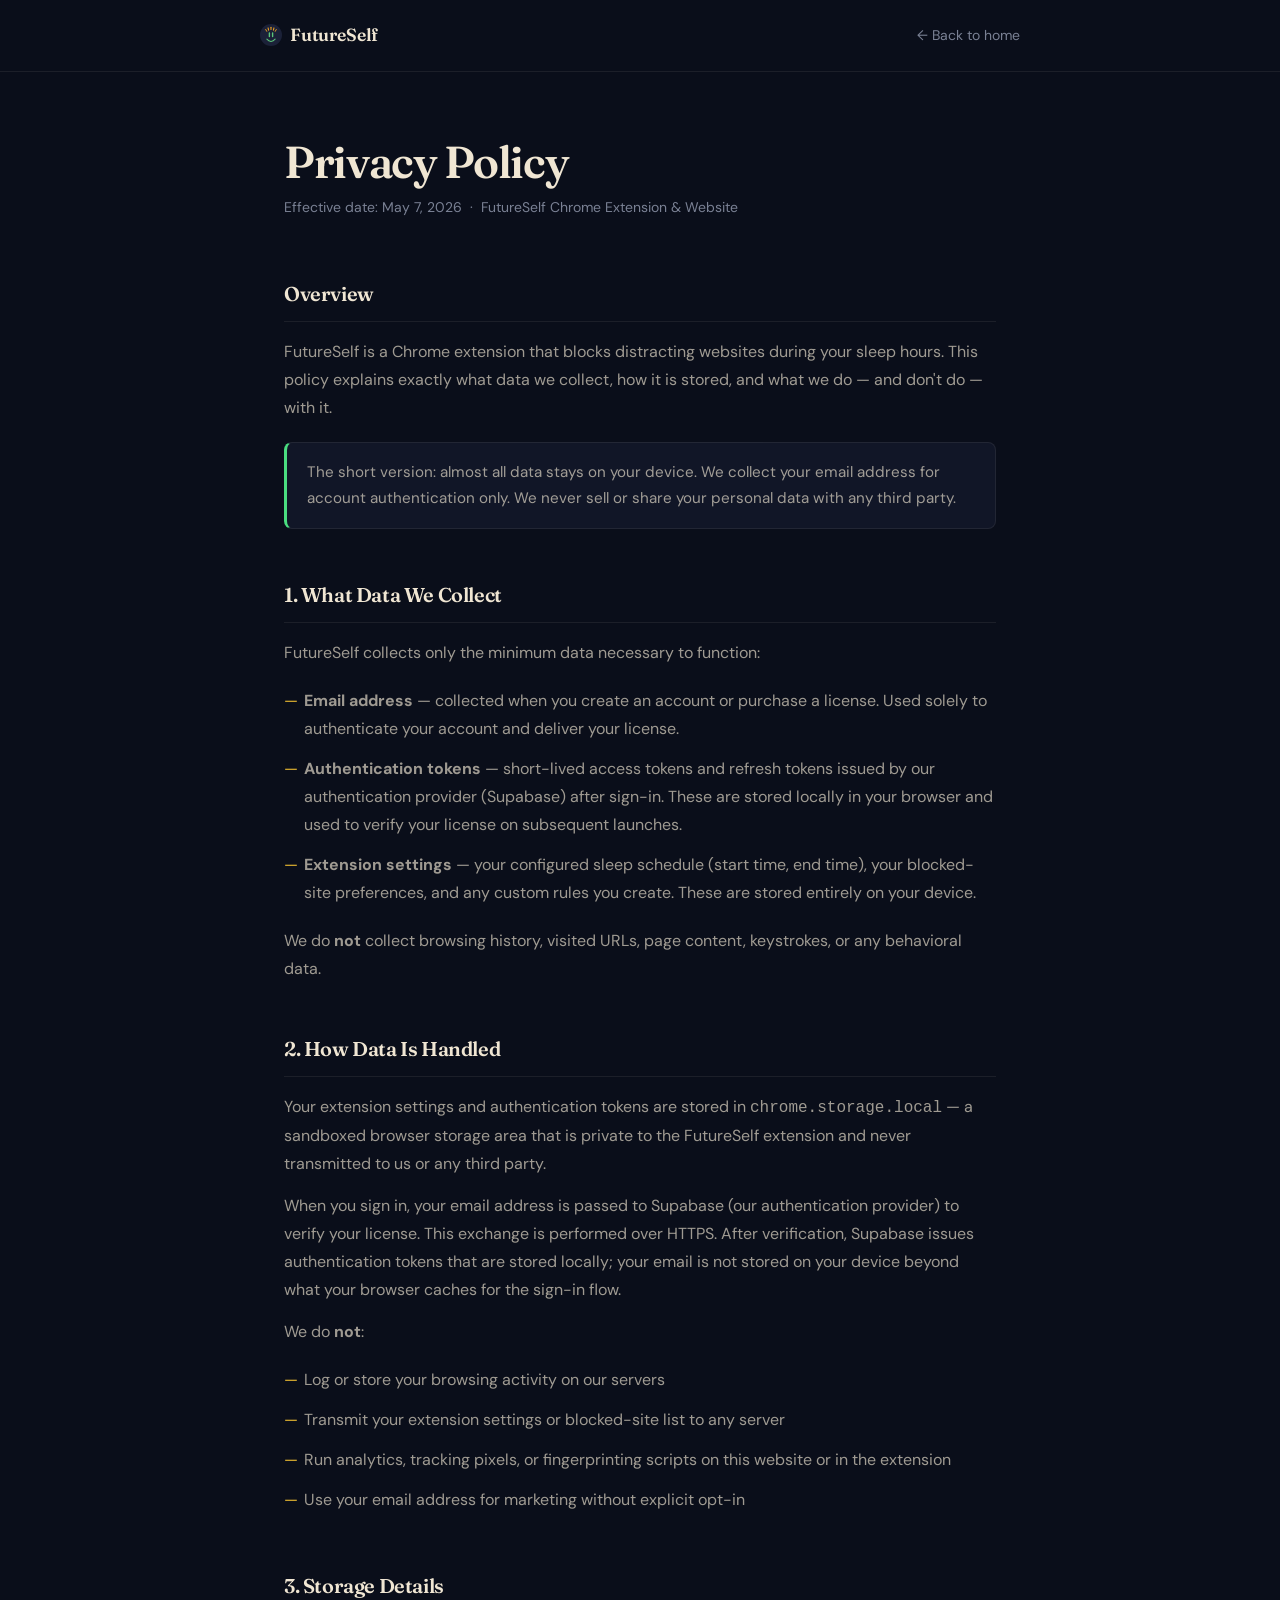
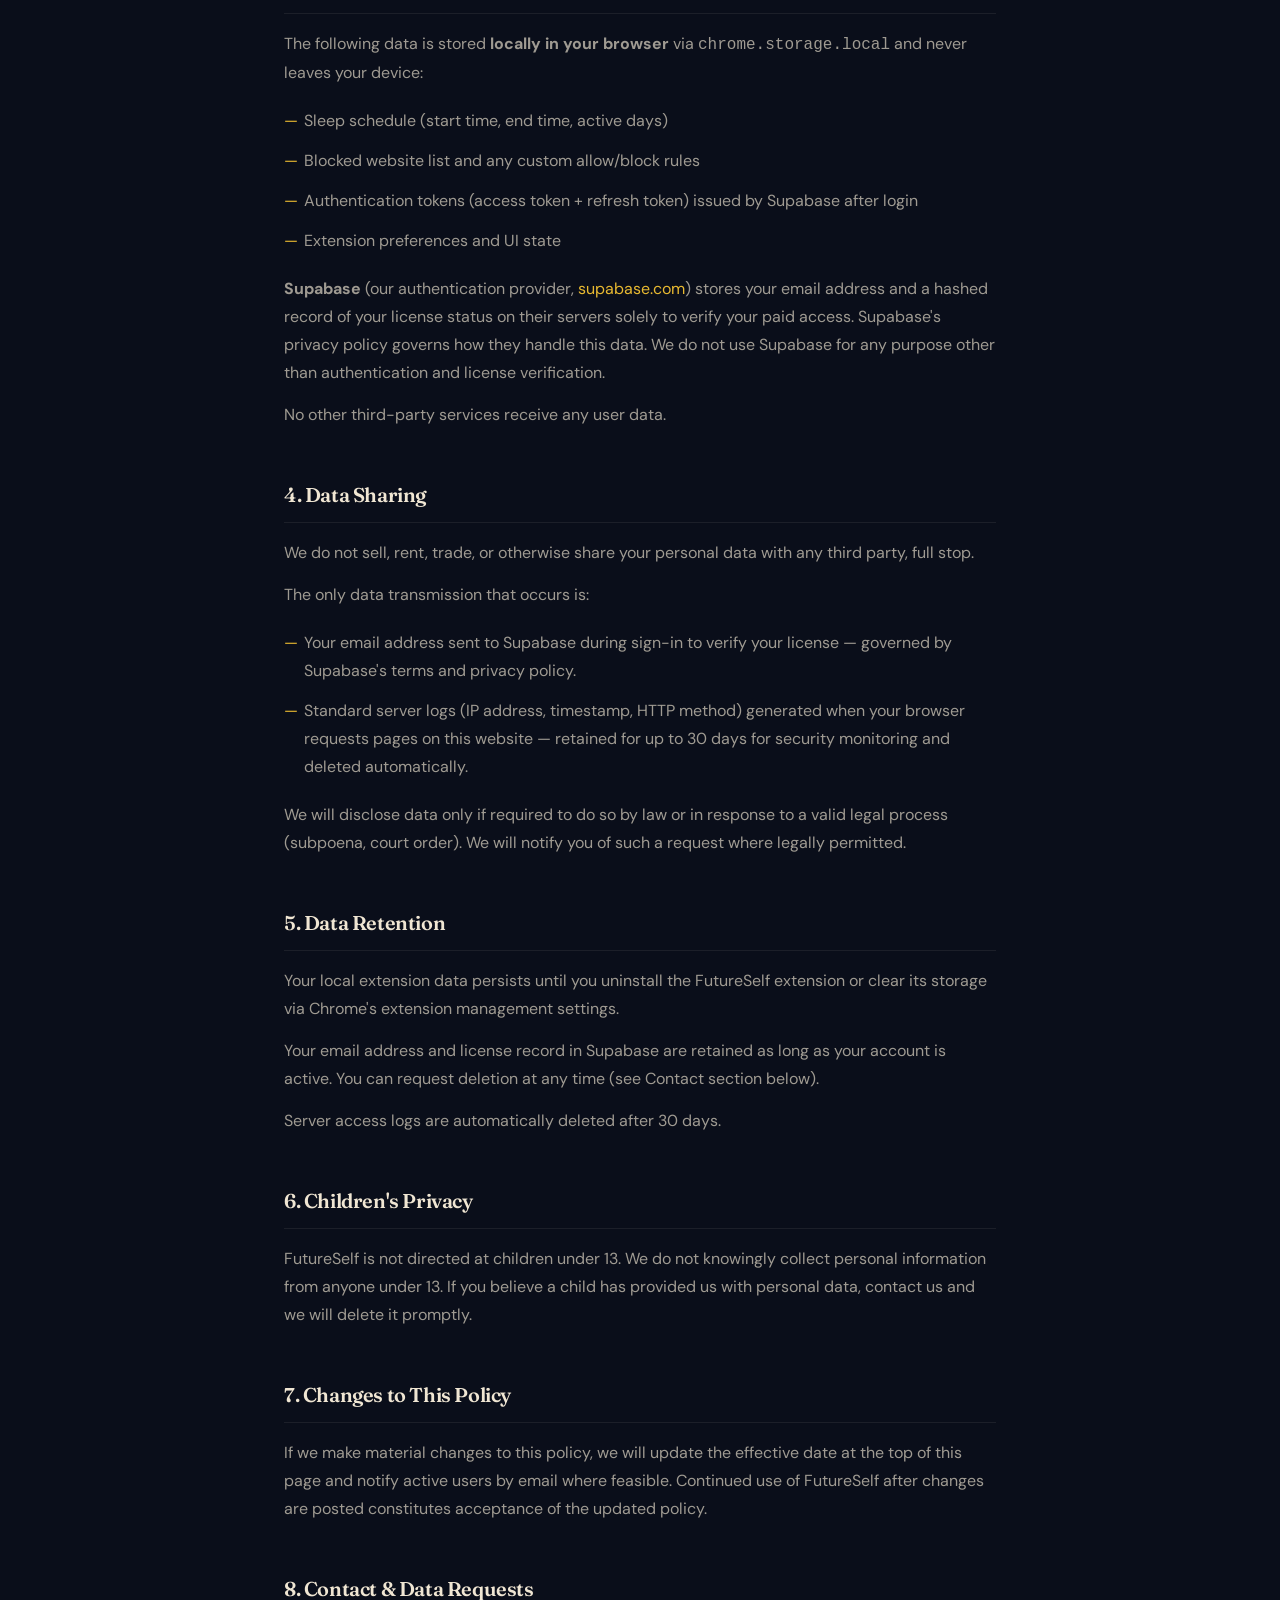
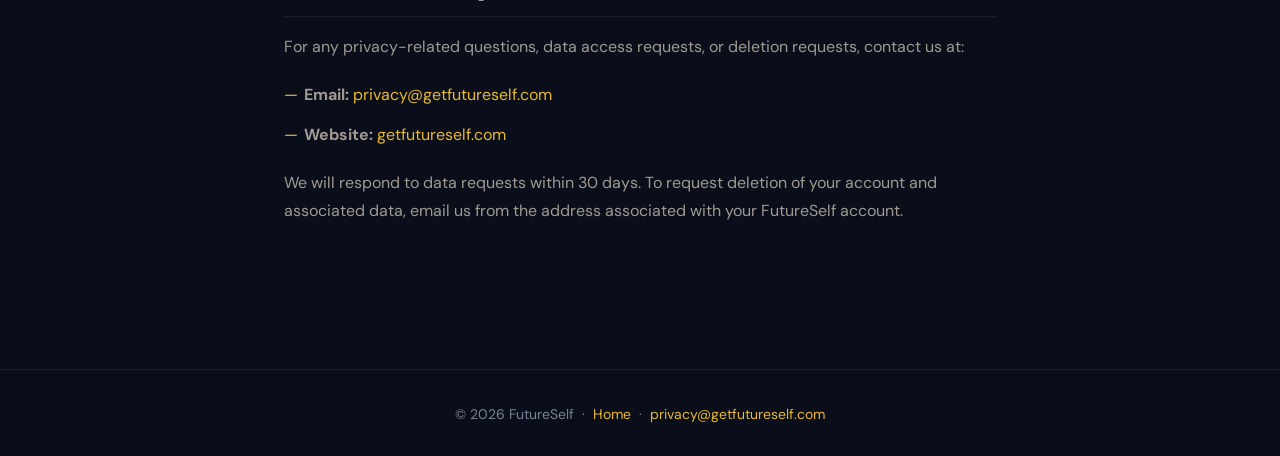
==== privacy-policy/index.html @ 7b0dd1d3 "Add detailed privacy policy page to satisfy CWS requirements Creates /privacy-policy/index.html with" ====
<!DOCTYPE html>
<html lang="en">
<head>
  <meta charset="UTF-8">
  <meta name="viewport" content="width=device-width, initial-scale=1.0">
  <title>Privacy Policy — FutureSelf</title>

  <!-- Favicon -->
  <link rel="icon" href="data:image/svg+xml,<svg xmlns='http://www.w3.org/2000/svg' viewBox='0 0 96 96' fill='none'><circle cx='48' cy='48' r='48' fill='%231B2138'/><line x1='48' y1='14' x2='48' y2='24' stroke='%23F5A623' stroke-width='4.5' stroke-linecap='round'/><line x1='35' y1='17' x2='37.5' y2='27' stroke='%23F5A623' stroke-width='4.5' stroke-linecap='round'/><line x1='61' y1='17' x2='58.5' y2='27' stroke='%23F5A623' stroke-width='4.5' stroke-linecap='round'/><line x1='25' y1='24' x2='29.5' y2='32' stroke='%23F5A623' stroke-width='4' stroke-linecap='round'/><line x1='71' y1='24' x2='66.5' y2='32' stroke='%23F5A623' stroke-width='4' stroke-linecap='round'/><rect x='38' y='36' width='6' height='22' rx='3' fill='%235BC67A'/><rect x='52' y='36' width='6' height='22' rx='3' fill='%235BC67A'/><path d='M30 66C30 66 38 76 48 76C58 76 66 66 66 66' stroke='%235BC67A' stroke-width='4.5' stroke-linecap='round'/></svg>" type="image/svg+xml">

  <!-- Fonts -->
  <link rel="preconnect" href="https://fonts.googleapis.com">
  <link rel="preconnect" href="https://fonts.gstatic.com" crossorigin>
  <link href="https://fonts.googleapis.com/css2?family=Fraunces:ital,opsz,wght@0,9..144,300;0,9..144,400;0,9..144,500;0,9..144,600;0,9..144,700;1,9..144,400;1,9..144,500&family=DM+Sans:ital,wght@0,300;0,400;0,500;0,600;0,700;1,400&display=swap" rel="stylesheet">

  <style>
    *, *::before, *::after { margin: 0; padding: 0; box-sizing: border-box; }

    :root {
      --bg-deep: #0a0e1a;
      --bg-card: #111627;
      --gold: #e8b931;
      --green: #4ade80;
      --cream: #f0e6d3;
      --cream-dim: rgba(240, 230, 211, 0.65);
      --muted: #7a8194;
      --border: rgba(240, 230, 211, 0.08);
      --font-display: 'Fraunces', serif;
      --font-body: 'DM Sans', sans-serif;
    }

    body {
      font-family: var(--font-body);
      background: var(--bg-deep);
      color: var(--cream);
      min-height: 100vh;
      line-height: 1.75;
    }

    /* ── Nav ── */
    .nav {
      padding: 20px 24px;
      border-bottom: 1px solid var(--border);
    }

    .nav-inner {
      max-width: 760px;
      margin: 0 auto;
      display: flex;
      align-items: center;
      justify-content: space-between;
    }

    .nav-logo {
      display: flex;
      align-items: center;
      gap: 8px;
      text-decoration: none;
      color: var(--cream);
      font-family: var(--font-display);
      font-size: 1.1rem;
      font-weight: 600;
      letter-spacing: -0.01em;
    }

    .nav-back {
      font-size: 0.875rem;
      color: var(--muted);
      text-decoration: none;
      transition: color 0.2s;
    }

    .nav-back:hover { color: var(--cream); }

    /* ── Content ── */
    .content {
      max-width: 760px;
      margin: 0 auto;
      padding: 64px 24px 96px;
    }

    .page-title {
      font-family: var(--font-display);
      font-size: clamp(2rem, 5vw, 2.8rem);
      font-weight: 600;
      letter-spacing: -0.03em;
      margin-bottom: 8px;
      line-height: 1.15;
    }

    .page-meta {
      font-size: 0.875rem;
      color: var(--muted);
      margin-bottom: 56px;
    }

    /* ── Sections ── */
    .policy-section {
      margin-bottom: 48px;
    }

    .policy-section h2 {
      font-family: var(--font-display);
      font-size: 1.25rem;
      font-weight: 600;
      letter-spacing: -0.02em;
      color: var(--cream);
      margin-bottom: 16px;
      padding-bottom: 10px;
      border-bottom: 1px solid var(--border);
    }

    .policy-section p {
      color: var(--cream-dim);
      margin-bottom: 14px;
      font-size: 1rem;
    }

    .policy-section p:last-child { margin-bottom: 0; }

    .policy-section ul {
      list-style: none;
      margin: 14px 0;
      padding: 0;
    }

    .policy-section ul li {
      color: var(--cream-dim);
      padding: 6px 0 6px 20px;
      position: relative;
      font-size: 1rem;
    }

    .policy-section ul li::before {
      content: "—";
      position: absolute;
      left: 0;
      color: var(--gold);
    }

    .highlight-box {
      background: var(--bg-card);
      border: 1px solid var(--border);
      border-left: 3px solid var(--green);
      border-radius: 8px;
      padding: 16px 20px;
      margin: 20px 0;
    }

    .highlight-box p {
      margin: 0 !important;
      font-size: 0.95rem;
    }

    a {
      color: var(--gold);
      text-decoration: none;
    }

    a:hover { text-decoration: underline; }

    /* ── Footer ── */
    .footer {
      border-top: 1px solid var(--border);
      padding: 32px 24px;
      text-align: center;
    }

    .footer p {
      font-size: 0.875rem;
      color: var(--muted);
    }

    .footer a {
      color: var(--gold);
    }

    @media (max-width: 480px) {
      .content { padding: 40px 20px 72px; }
    }
  </style>
</head>
<body>

  <nav class="nav">
    <div class="nav-inner">
      <a href="/" class="nav-logo">
        <svg width="22" height="22" viewBox="0 0 96 96" fill="none" xmlns="http://www.w3.org/2000/svg">
          <circle cx="48" cy="48" r="48" fill="#1B2138"/>
          <line x1="48" y1="14" x2="48" y2="24" stroke="#F5A623" stroke-width="4.5" stroke-linecap="round"/>
          <line x1="35" y1="17" x2="37.5" y2="27" stroke="#F5A623" stroke-width="4.5" stroke-linecap="round"/>
          <line x1="61" y1="17" x2="58.5" y2="27" stroke="#F5A623" stroke-width="4.5" stroke-linecap="round"/>
          <line x1="25" y1="24" x2="29.5" y2="32" stroke="#F5A623" stroke-width="4" stroke-linecap="round"/>
          <line x1="71" y1="24" x2="66.5" y2="32" stroke="#F5A623" stroke-width="4" stroke-linecap="round"/>
          <rect x="38" y="36" width="6" height="22" rx="3" fill="#5BC67A"/>
          <rect x="52" y="36" width="6" height="22" rx="3" fill="#5BC67A"/>
          <path d="M30 66C30 66 38 76 48 76C58 76 66 66 66 66" stroke="#5BC67A" stroke-width="4.5" stroke-linecap="round"/>
        </svg>
        FutureSelf
      </a>
      <a href="/" class="nav-back">← Back to home</a>
    </div>
  </nav>

  <main class="content">
    <h1 class="page-title">Privacy Policy</h1>
    <p class="page-meta">Effective date: May 7, 2026 &nbsp;·&nbsp; FutureSelf Chrome Extension &amp; Website</p>

    <div class="policy-section">
      <h2>Overview</h2>
      <p>FutureSelf is a Chrome extension that blocks distracting websites during your sleep hours. This policy explains exactly what data we collect, how it is stored, and what we do — and don't do — with it.</p>
      <div class="highlight-box">
        <p>The short version: almost all data stays on your device. We collect your email address for account authentication only. We never sell or share your personal data with any third party.</p>
      </div>
    </div>

    <div class="policy-section">
      <h2>1. What Data We Collect</h2>
      <p>FutureSelf collects only the minimum data necessary to function:</p>
      <ul>
        <li><strong>Email address</strong> — collected when you create an account or purchase a license. Used solely to authenticate your account and deliver your license.</li>
        <li><strong>Authentication tokens</strong> — short-lived access tokens and refresh tokens issued by our authentication provider (Supabase) after sign-in. These are stored locally in your browser and used to verify your license on subsequent launches.</li>
        <li><strong>Extension settings</strong> — your configured sleep schedule (start time, end time), your blocked-site preferences, and any custom rules you create. These are stored entirely on your device.</li>
      </ul>
      <p>We do <strong>not</strong> collect browsing history, visited URLs, page content, keystrokes, or any behavioral data.</p>
    </div>

    <div class="policy-section">
      <h2>2. How Data Is Handled</h2>
      <p>Your extension settings and authentication tokens are stored in <code>chrome.storage.local</code> — a sandboxed browser storage area that is private to the FutureSelf extension and never transmitted to us or any third party.</p>
      <p>When you sign in, your email address is passed to Supabase (our authentication provider) to verify your license. This exchange is performed over HTTPS. After verification, Supabase issues authentication tokens that are stored locally; your email is not stored on your device beyond what your browser caches for the sign-in flow.</p>
      <p>We do <strong>not</strong>:</p>
      <ul>
        <li>Log or store your browsing activity on our servers</li>
        <li>Transmit your extension settings or blocked-site list to any server</li>
        <li>Run analytics, tracking pixels, or fingerprinting scripts on this website or in the extension</li>
        <li>Use your email address for marketing without explicit opt-in</li>
      </ul>
    </div>

    <div class="policy-section">
      <h2>3. Storage Details</h2>
      <p>The following data is stored <strong>locally in your browser</strong> via <code>chrome.storage.local</code> and never leaves your device:</p>
      <ul>
        <li>Sleep schedule (start time, end time, active days)</li>
        <li>Blocked website list and any custom allow/block rules</li>
        <li>Authentication tokens (access token + refresh token) issued by Supabase after login</li>
        <li>Extension preferences and UI state</li>
      </ul>
      <p><strong>Supabase</strong> (our authentication provider, <a href="https://supabase.com" target="_blank" rel="noopener noreferrer">supabase.com</a>) stores your email address and a hashed record of your license status on their servers solely to verify your paid access. Supabase's privacy policy governs how they handle this data. We do not use Supabase for any purpose other than authentication and license verification.</p>
      <p>No other third-party services receive any user data.</p>
    </div>

    <div class="policy-section">
      <h2>4. Data Sharing</h2>
      <p>We do not sell, rent, trade, or otherwise share your personal data with any third party, full stop.</p>
      <p>The only data transmission that occurs is:</p>
      <ul>
        <li>Your email address sent to Supabase during sign-in to verify your license — governed by Supabase's terms and privacy policy.</li>
        <li>Standard server logs (IP address, timestamp, HTTP method) generated when your browser requests pages on this website — retained for up to 30 days for security monitoring and deleted automatically.</li>
      </ul>
      <p>We will disclose data only if required to do so by law or in response to a valid legal process (subpoena, court order). We will notify you of such a request where legally permitted.</p>
    </div>

    <div class="policy-section">
      <h2>5. Data Retention</h2>
      <p>Your local extension data persists until you uninstall the FutureSelf extension or clear its storage via Chrome's extension management settings.</p>
      <p>Your email address and license record in Supabase are retained as long as your account is active. You can request deletion at any time (see Contact section below).</p>
      <p>Server access logs are automatically deleted after 30 days.</p>
    </div>

    <div class="policy-section">
      <h2>6. Children's Privacy</h2>
      <p>FutureSelf is not directed at children under 13. We do not knowingly collect personal information from anyone under 13. If you believe a child has provided us with personal data, contact us and we will delete it promptly.</p>
    </div>

    <div class="policy-section">
      <h2>7. Changes to This Policy</h2>
      <p>If we make material changes to this policy, we will update the effective date at the top of this page and notify active users by email where feasible. Continued use of FutureSelf after changes are posted constitutes acceptance of the updated policy.</p>
    </div>

    <div class="policy-section">
      <h2>8. Contact &amp; Data Requests</h2>
      <p>For any privacy-related questions, data access requests, or deletion requests, contact us at:</p>
      <ul>
        <li><strong>Email:</strong> <a href="mailto:privacy@getfutureself.com">privacy@getfutureself.com</a></li>
        <li><strong>Website:</strong> <a href="https://getfutureself.com">getfutureself.com</a></li>
      </ul>
      <p>We will respond to data requests within 30 days. To request deletion of your account and associated data, email us from the address associated with your FutureSelf account.</p>
    </div>
  </main>

  <footer class="footer">
    <p>&copy; 2026 FutureSelf &nbsp;·&nbsp; <a href="/">Home</a> &nbsp;·&nbsp; <a href="mailto:privacy@getfutureself.com">privacy@getfutureself.com</a></p>
  </footer>

</body>
</html>
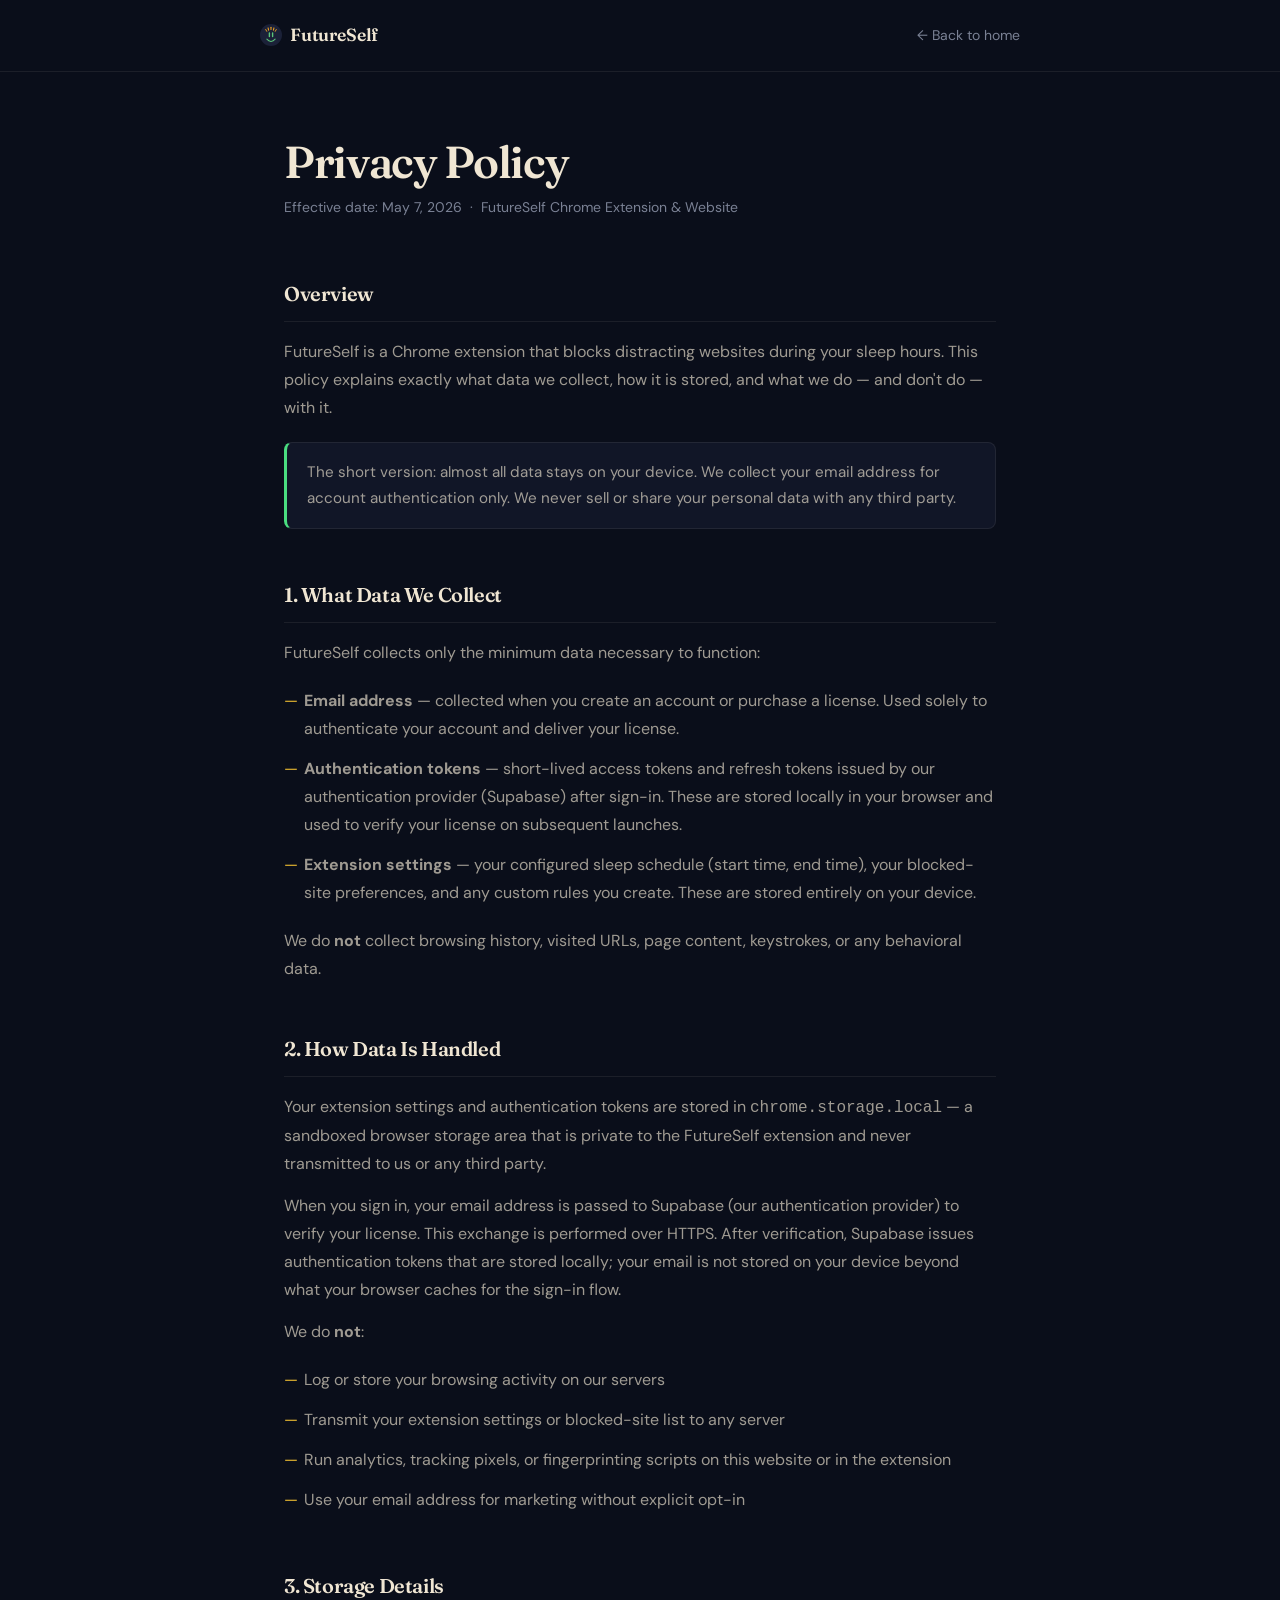
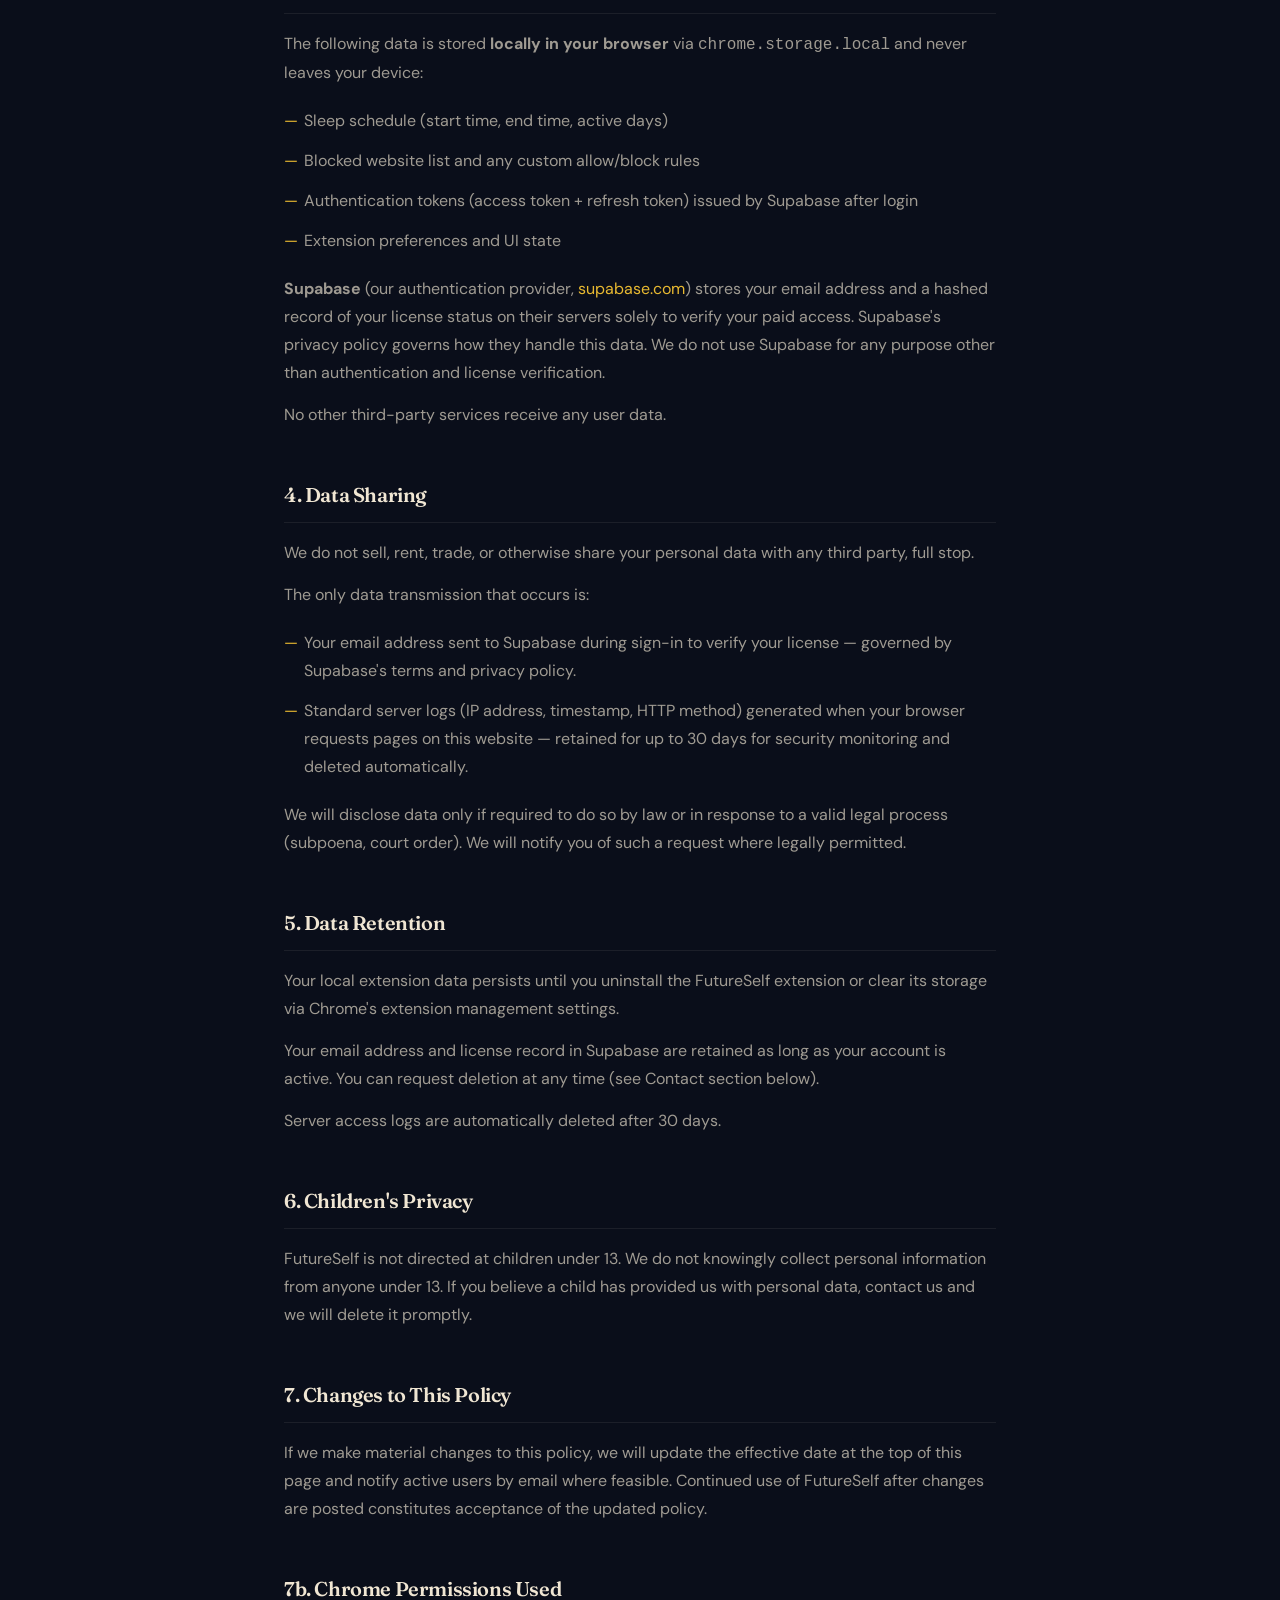
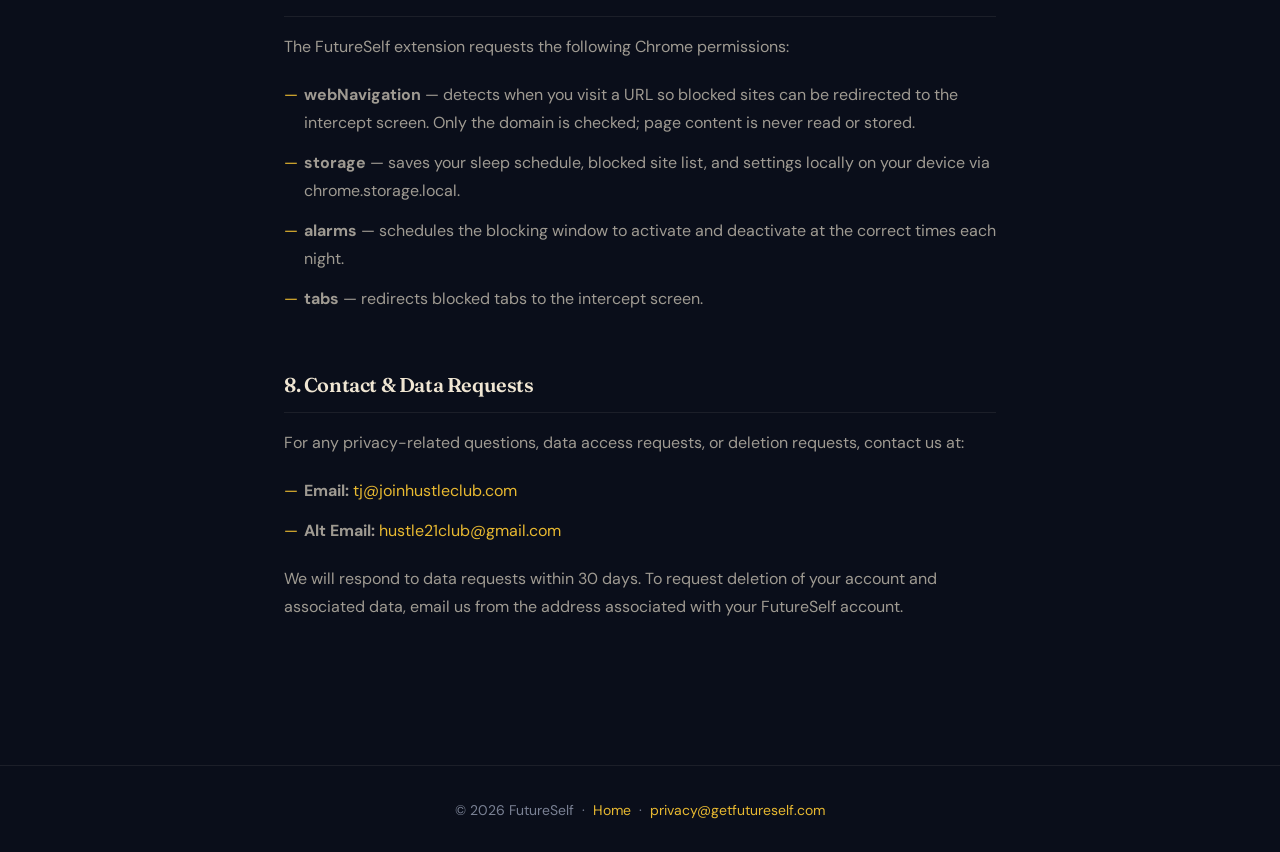
==== commit 480c1013: "Update privacy policy: add Chrome permissions section and update contact emails - Added new section " ====
--- a/privacy-policy/index.html
+++ b/privacy-policy/index.html
@@ -280,11 +280,22 @@
     </div>
 
     <div class="policy-section">
+      <h2>7b. Chrome Permissions Used</h2>
+      <p>The FutureSelf extension requests the following Chrome permissions:</p>
+      <ul>
+        <li><strong>webNavigation</strong> — detects when you visit a URL so blocked sites can be redirected to the intercept screen. Only the domain is checked; page content is never read or stored.</li>
+        <li><strong>storage</strong> — saves your sleep schedule, blocked site list, and settings locally on your device via chrome.storage.local.</li>
+        <li><strong>alarms</strong> — schedules the blocking window to activate and deactivate at the correct times each night.</li>
+        <li><strong>tabs</strong> — redirects blocked tabs to the intercept screen.</li>
+      </ul>
+    </div>
+
+    <div class="policy-section">
       <h2>8. Contact &amp; Data Requests</h2>
       <p>For any privacy-related questions, data access requests, or deletion requests, contact us at:</p>
       <ul>
-        <li><strong>Email:</strong> <a href="mailto:privacy@getfutureself.com">privacy@getfutureself.com</a></li>
-        <li><strong>Website:</strong> <a href="https://getfutureself.com">getfutureself.com</a></li>
+        <li><strong>Email:</strong> <a href="mailto:tj@joinhustleclub.com">tj@joinhustleclub.com</a></li>
+        <li><strong>Alt Email:</strong> <a href="mailto:hustle21club@gmail.com">hustle21club@gmail.com</a></li>
       </ul>
       <p>We will respond to data requests within 30 days. To request deletion of your account and associated data, email us from the address associated with your FutureSelf account.</p>
     </div>
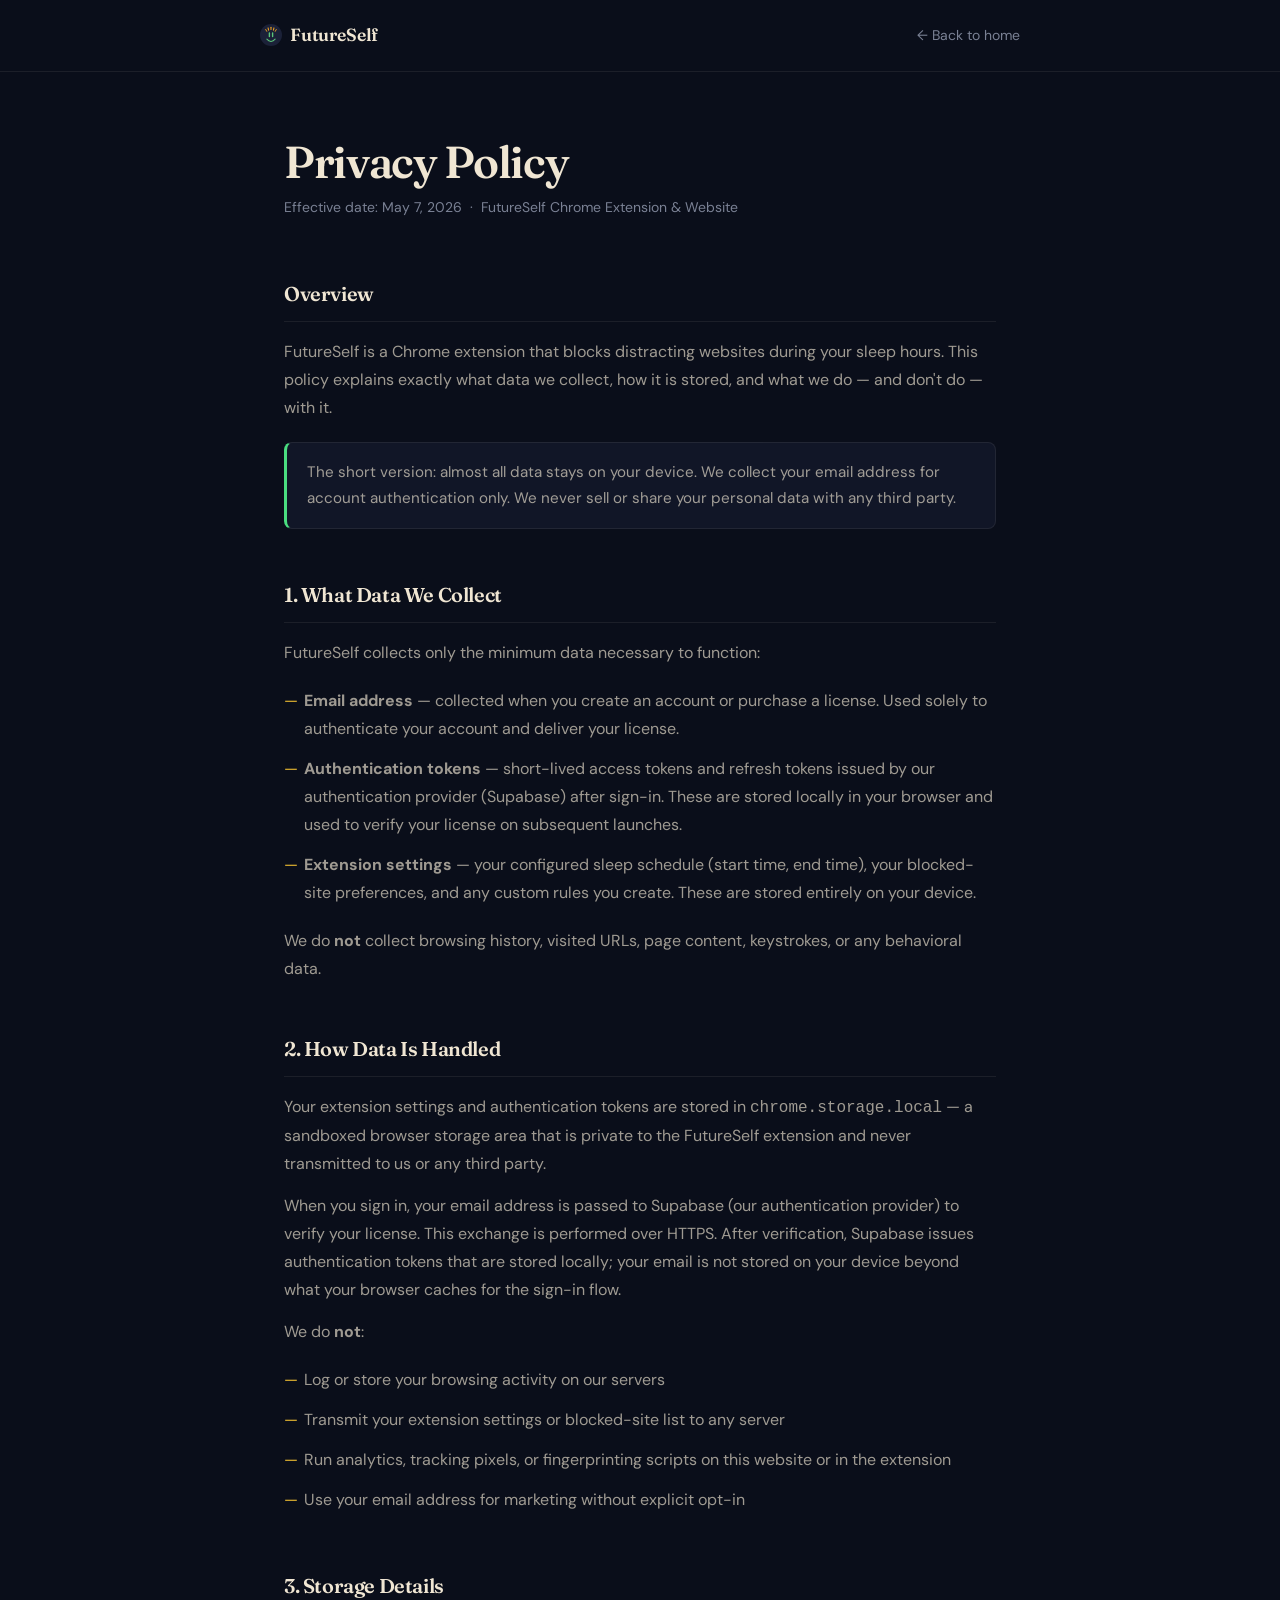
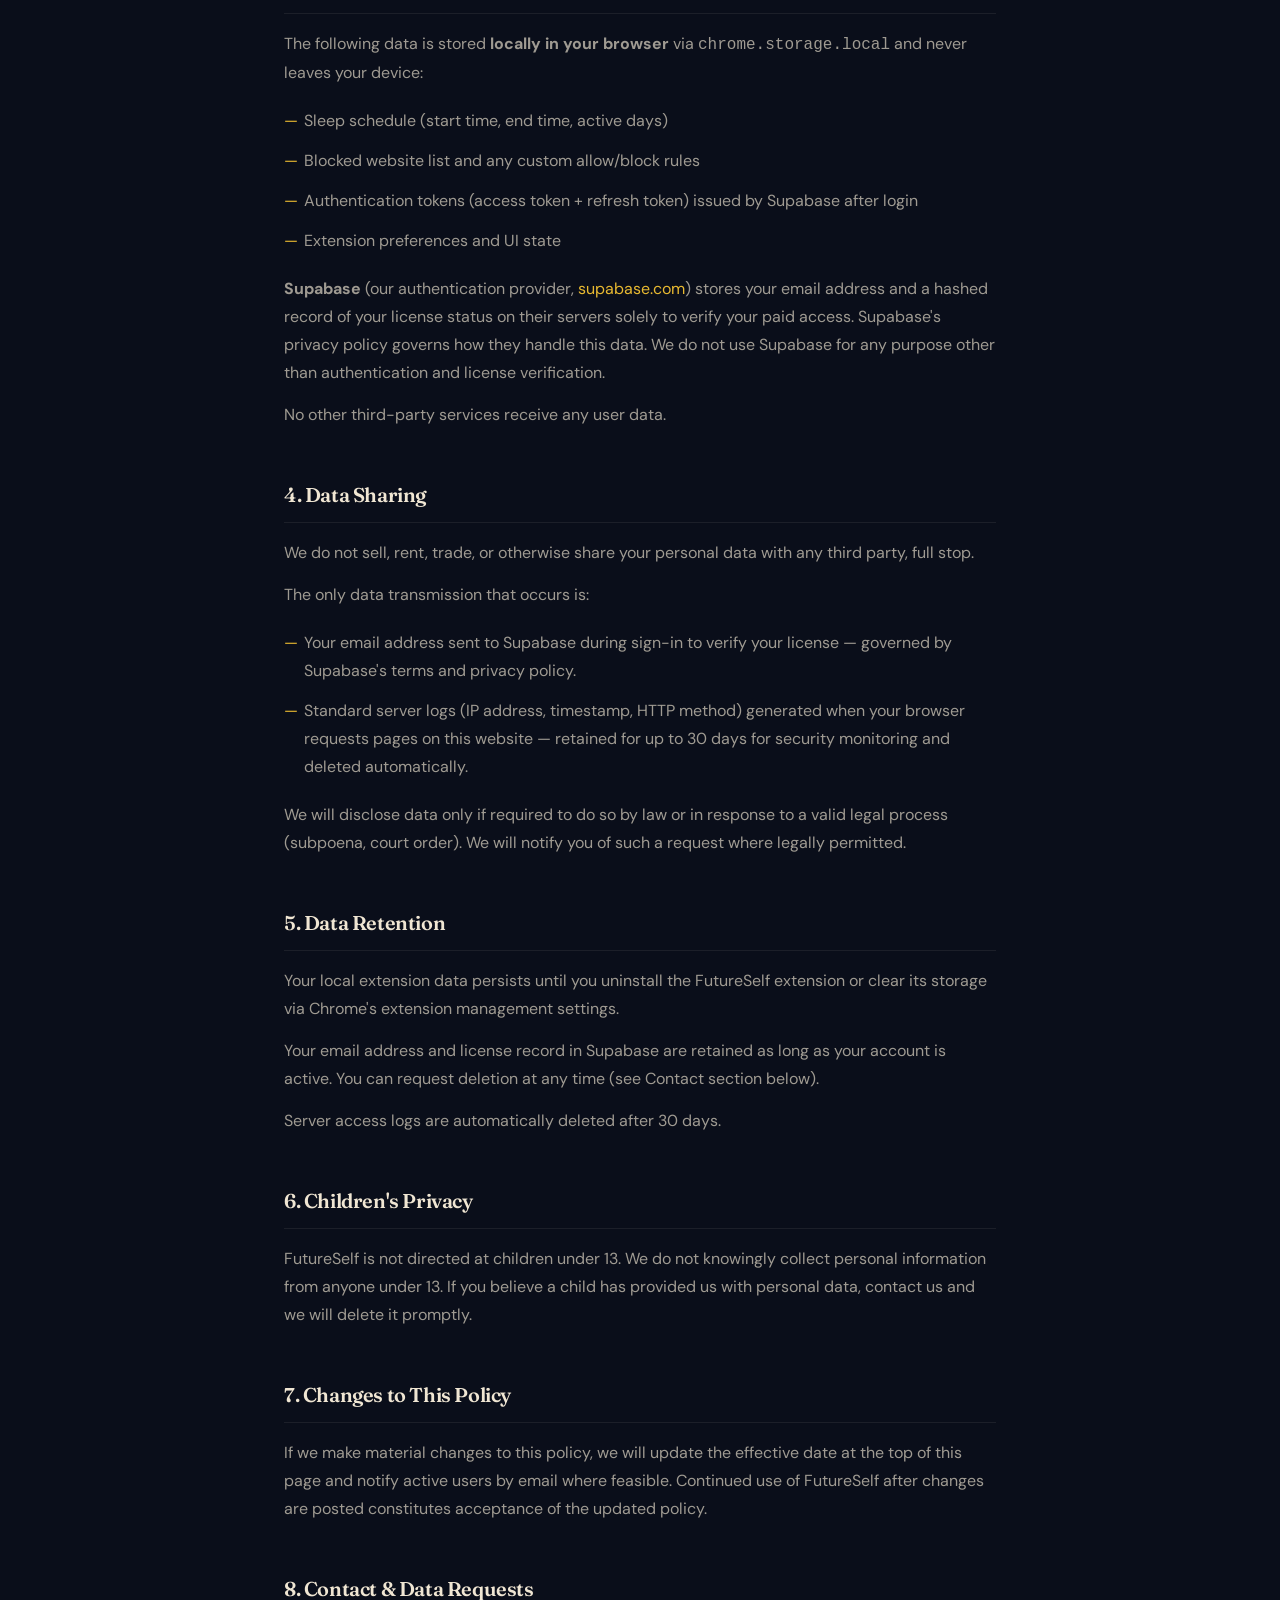
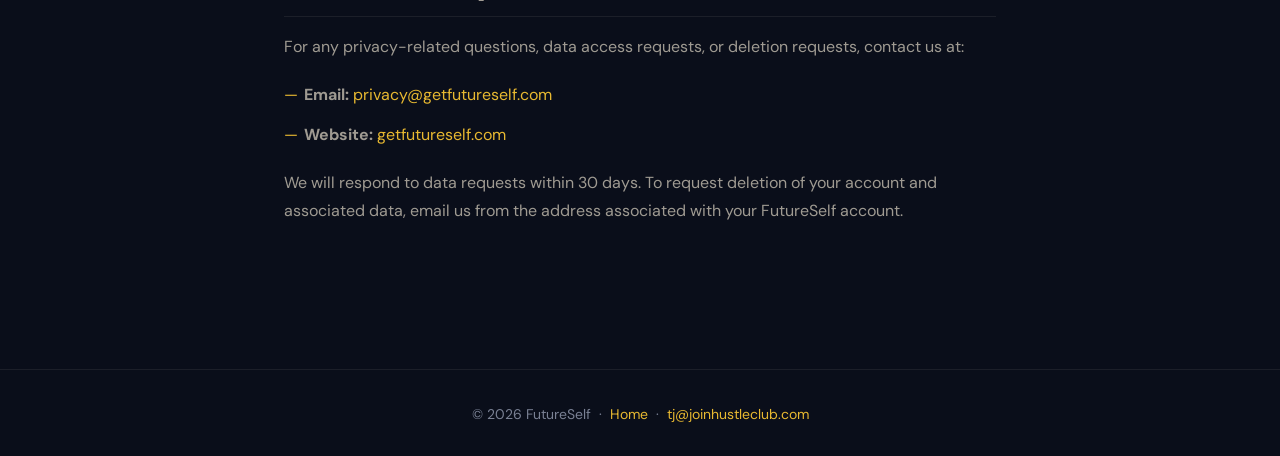
==== commit be0668f0: "Update footer email to tj@joinhustleclub.com https://claude.ai/code/session_01WQHkr9MjHE3QJYiv7FzGqy" ====
--- a/privacy-policy/index.html
+++ b/privacy-policy/index.html
@@ -280,29 +280,18 @@
     </div>
 
     <div class="policy-section">
-      <h2>7b. Chrome Permissions Used</h2>
-      <p>The FutureSelf extension requests the following Chrome permissions:</p>
-      <ul>
-        <li><strong>webNavigation</strong> — detects when you visit a URL so blocked sites can be redirected to the intercept screen. Only the domain is checked; page content is never read or stored.</li>
-        <li><strong>storage</strong> — saves your sleep schedule, blocked site list, and settings locally on your device via chrome.storage.local.</li>
-        <li><strong>alarms</strong> — schedules the blocking window to activate and deactivate at the correct times each night.</li>
-        <li><strong>tabs</strong> — redirects blocked tabs to the intercept screen.</li>
-      </ul>
-    </div>
-
-    <div class="policy-section">
       <h2>8. Contact &amp; Data Requests</h2>
       <p>For any privacy-related questions, data access requests, or deletion requests, contact us at:</p>
       <ul>
-        <li><strong>Email:</strong> <a href="mailto:tj@joinhustleclub.com">tj@joinhustleclub.com</a></li>
-        <li><strong>Alt Email:</strong> <a href="mailto:hustle21club@gmail.com">hustle21club@gmail.com</a></li>
+        <li><strong>Email:</strong> <a href="mailto:privacy@getfutureself.com">privacy@getfutureself.com</a></li>
+        <li><strong>Website:</strong> <a href="https://getfutureself.com">getfutureself.com</a></li>
       </ul>
       <p>We will respond to data requests within 30 days. To request deletion of your account and associated data, email us from the address associated with your FutureSelf account.</p>
     </div>
   </main>
 
   <footer class="footer">
-    <p>&copy; 2026 FutureSelf &nbsp;·&nbsp; <a href="/">Home</a> &nbsp;·&nbsp; <a href="mailto:privacy@getfutureself.com">privacy@getfutureself.com</a></p>
+    <p>&copy; 2026 FutureSelf &nbsp;·&nbsp; <a href="/">Home</a> &nbsp;·&nbsp; <a href="mailto:tj@joinhustleclub.com">tj@joinhustleclub.com</a></p>
   </footer>
 
 </body>
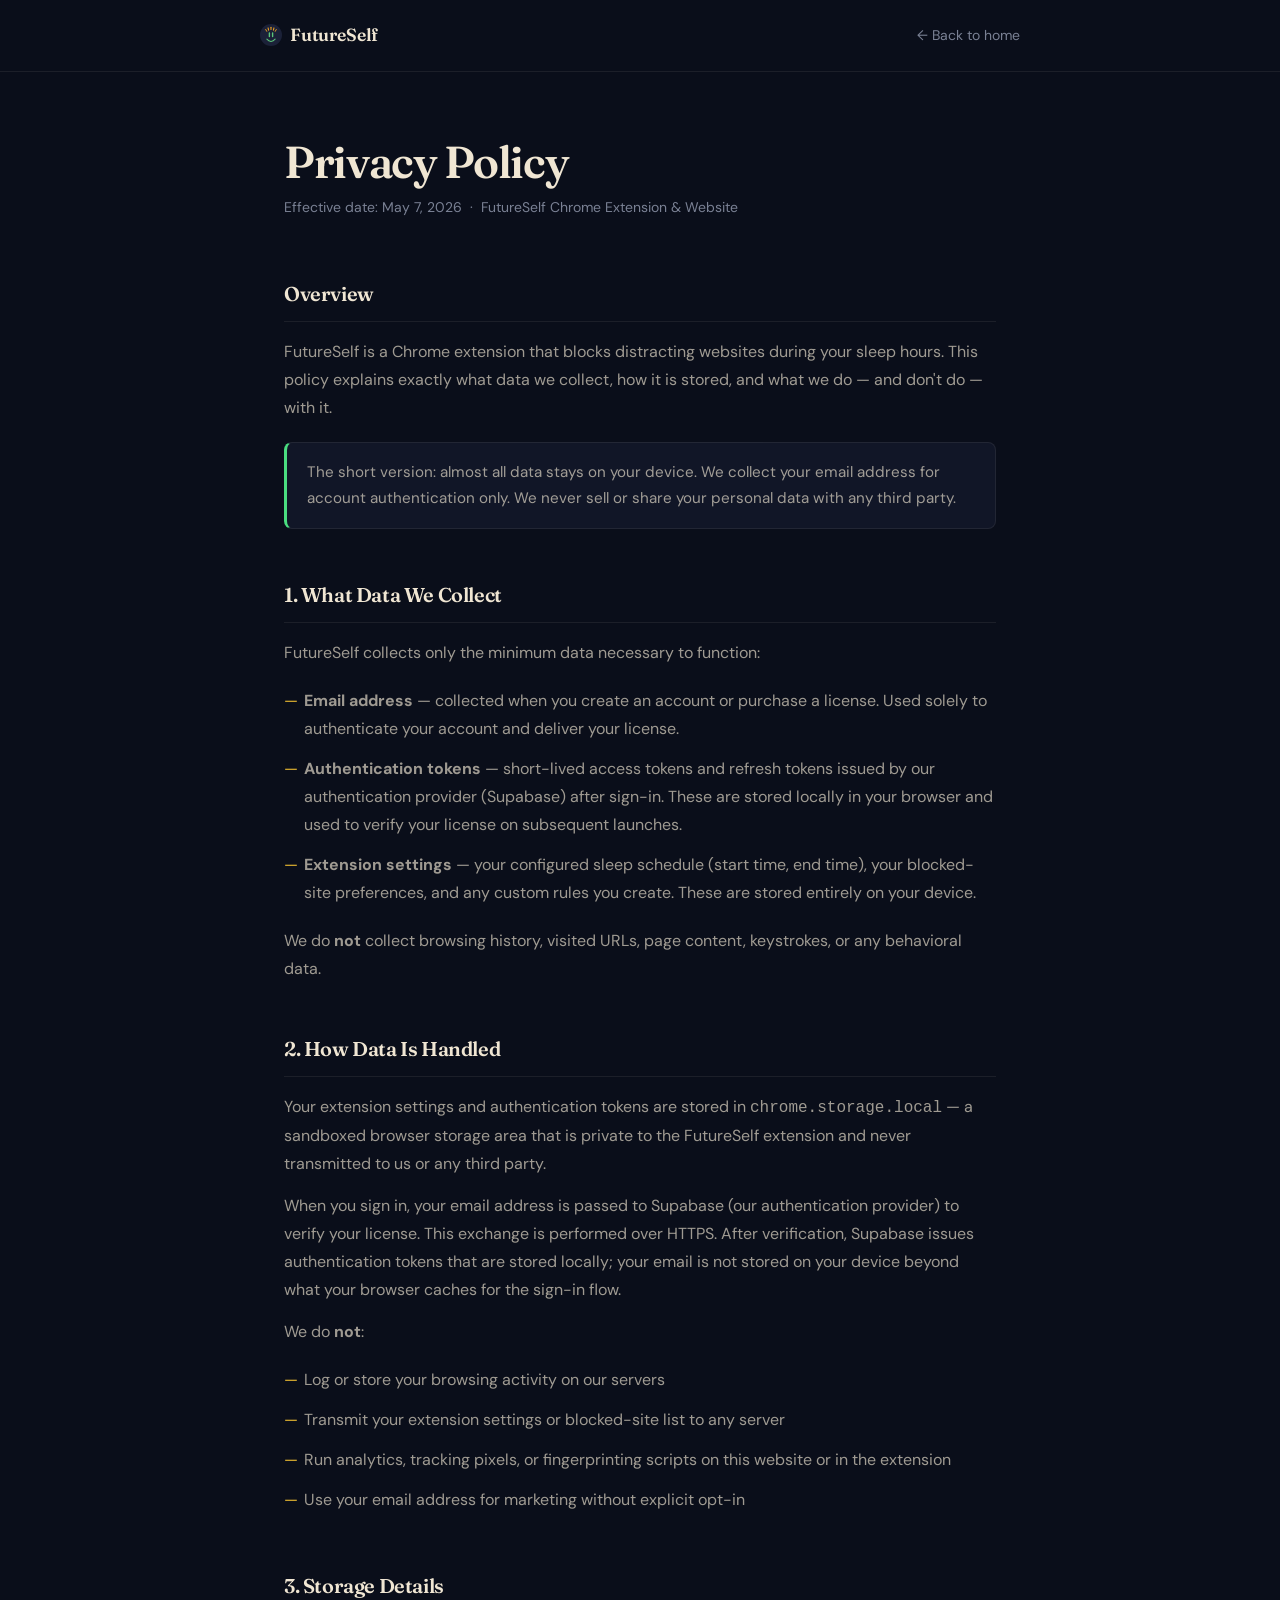
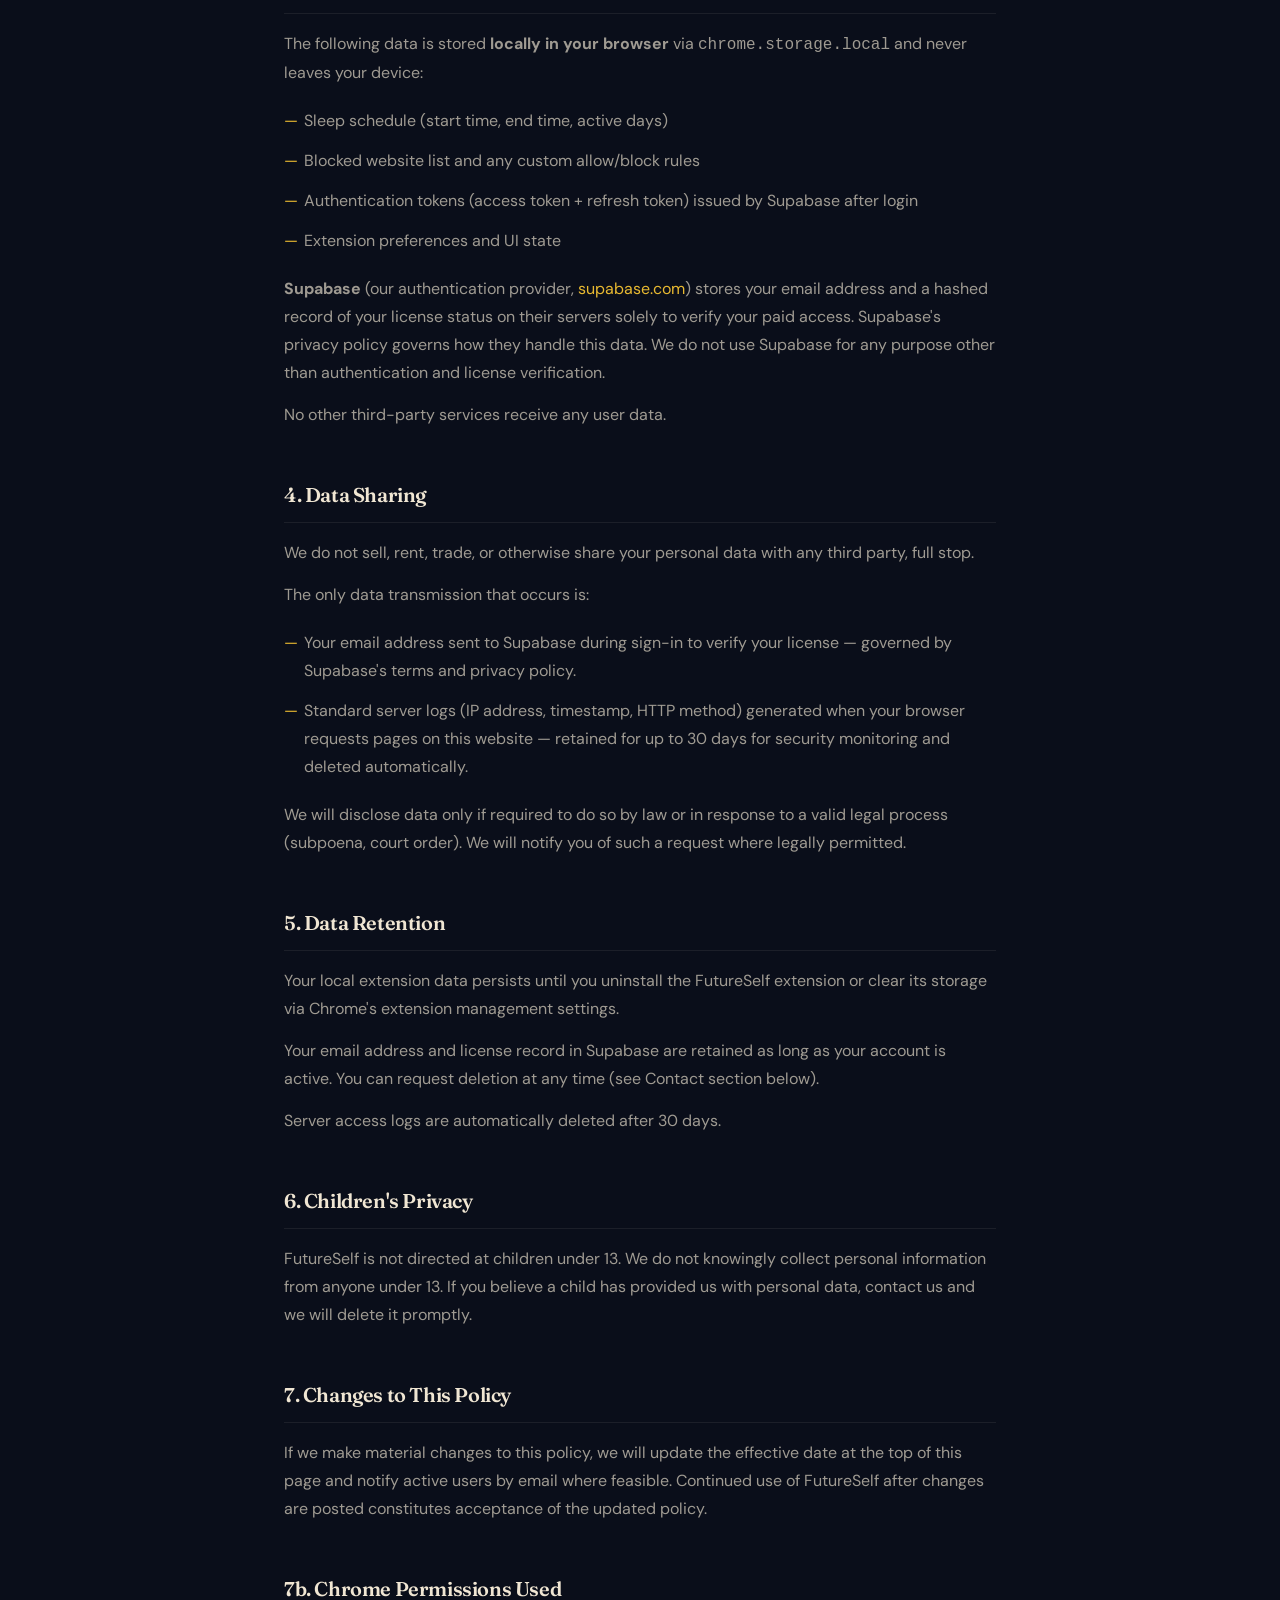
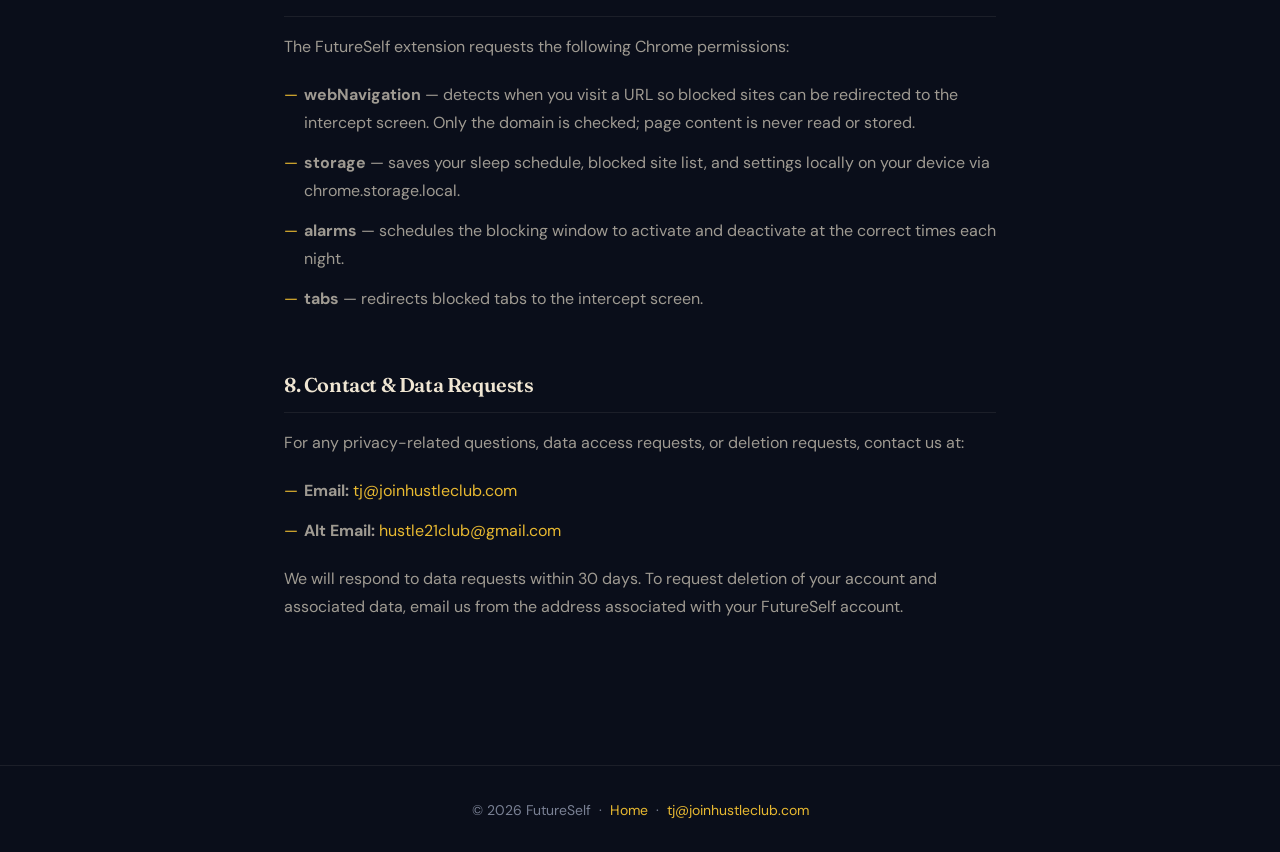
==== commit 8c4c1b63: "Update footer email to tj@joinhustleclub.com https://claude.ai/code/session_01WQHkr9MjHE3QJYiv7FzGqy" ====
--- a/privacy-policy/index.html
+++ b/privacy-policy/index.html
@@ -280,11 +280,22 @@
     </div>
 
     <div class="policy-section">
+      <h2>7b. Chrome Permissions Used</h2>
+      <p>The FutureSelf extension requests the following Chrome permissions:</p>
+      <ul>
+        <li><strong>webNavigation</strong> — detects when you visit a URL so blocked sites can be redirected to the intercept screen. Only the domain is checked; page content is never read or stored.</li>
+        <li><strong>storage</strong> — saves your sleep schedule, blocked site list, and settings locally on your device via chrome.storage.local.</li>
+        <li><strong>alarms</strong> — schedules the blocking window to activate and deactivate at the correct times each night.</li>
+        <li><strong>tabs</strong> — redirects blocked tabs to the intercept screen.</li>
+      </ul>
+    </div>
+
+    <div class="policy-section">
       <h2>8. Contact &amp; Data Requests</h2>
       <p>For any privacy-related questions, data access requests, or deletion requests, contact us at:</p>
       <ul>
-        <li><strong>Email:</strong> <a href="mailto:privacy@getfutureself.com">privacy@getfutureself.com</a></li>
-        <li><strong>Website:</strong> <a href="https://getfutureself.com">getfutureself.com</a></li>
+        <li><strong>Email:</strong> <a href="mailto:tj@joinhustleclub.com">tj@joinhustleclub.com</a></li>
+        <li><strong>Alt Email:</strong> <a href="mailto:hustle21club@gmail.com">hustle21club@gmail.com</a></li>
       </ul>
       <p>We will respond to data requests within 30 days. To request deletion of your account and associated data, email us from the address associated with your FutureSelf account.</p>
     </div>
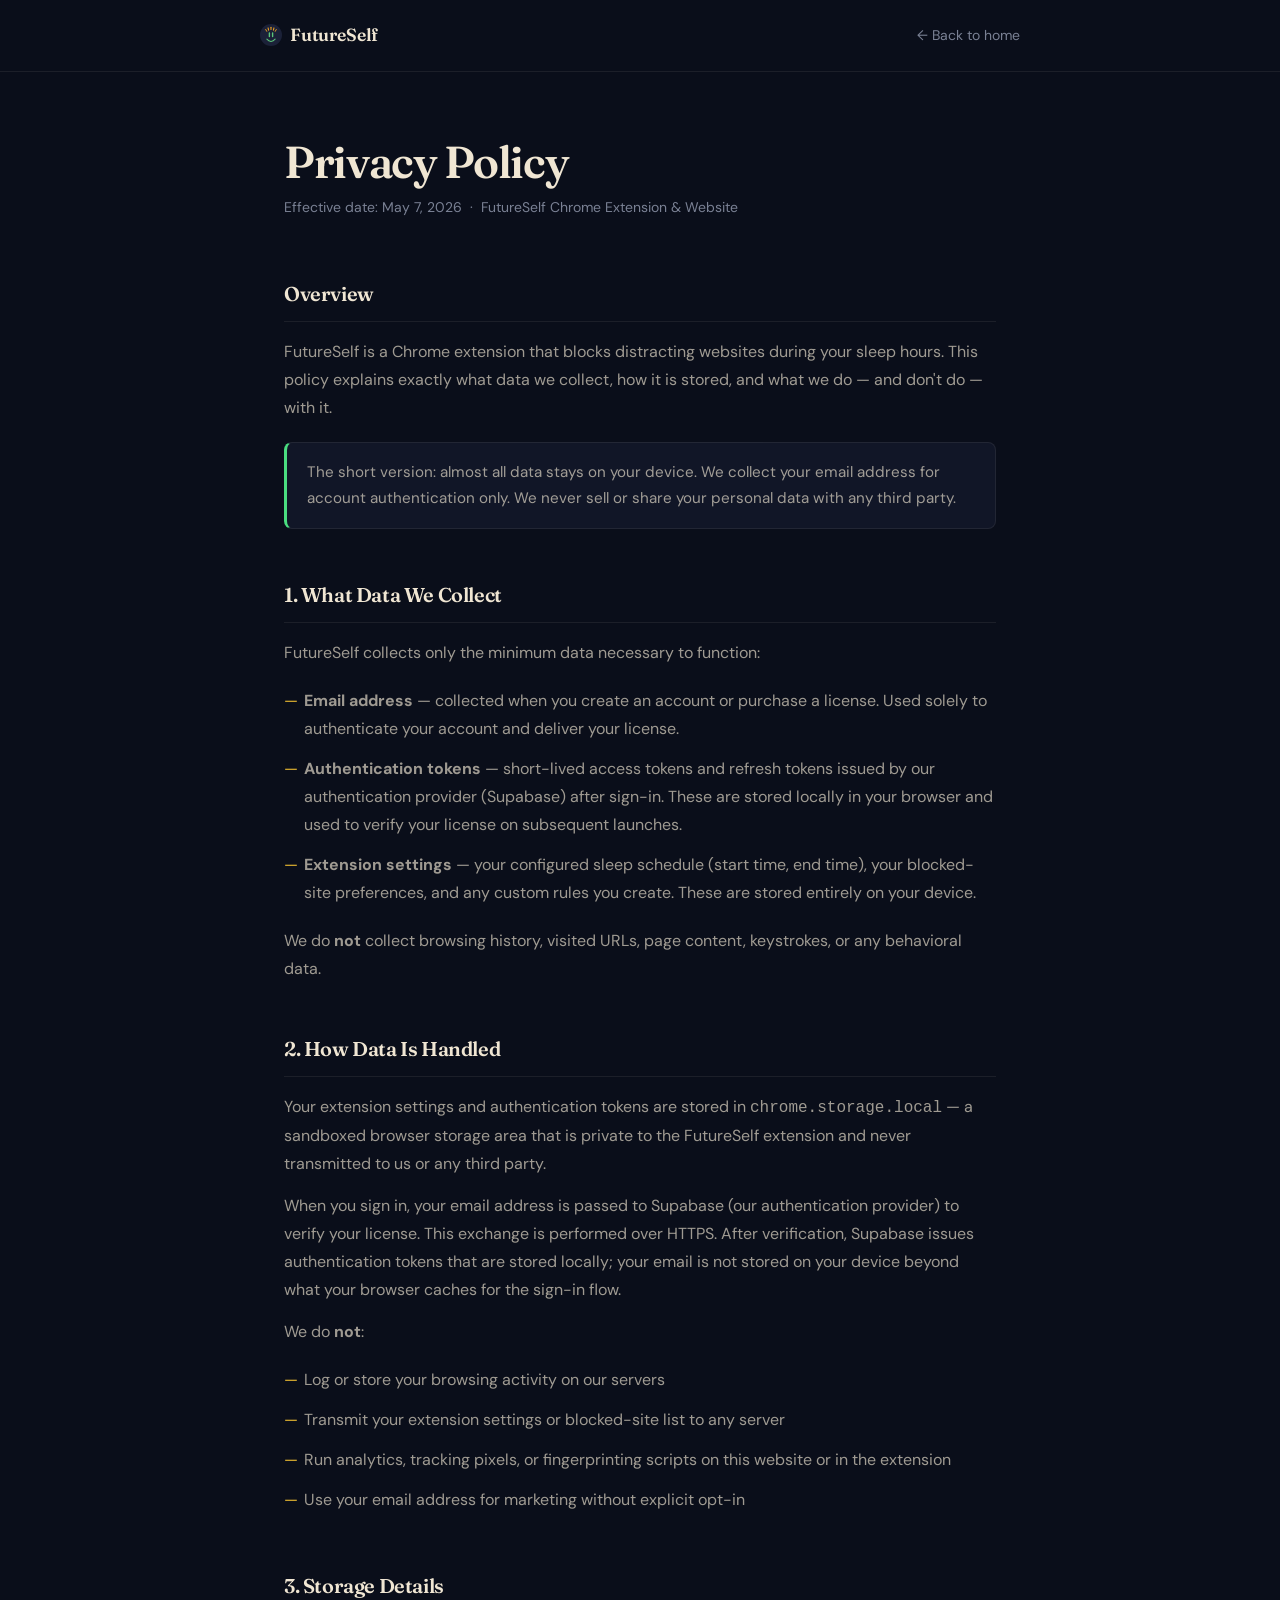
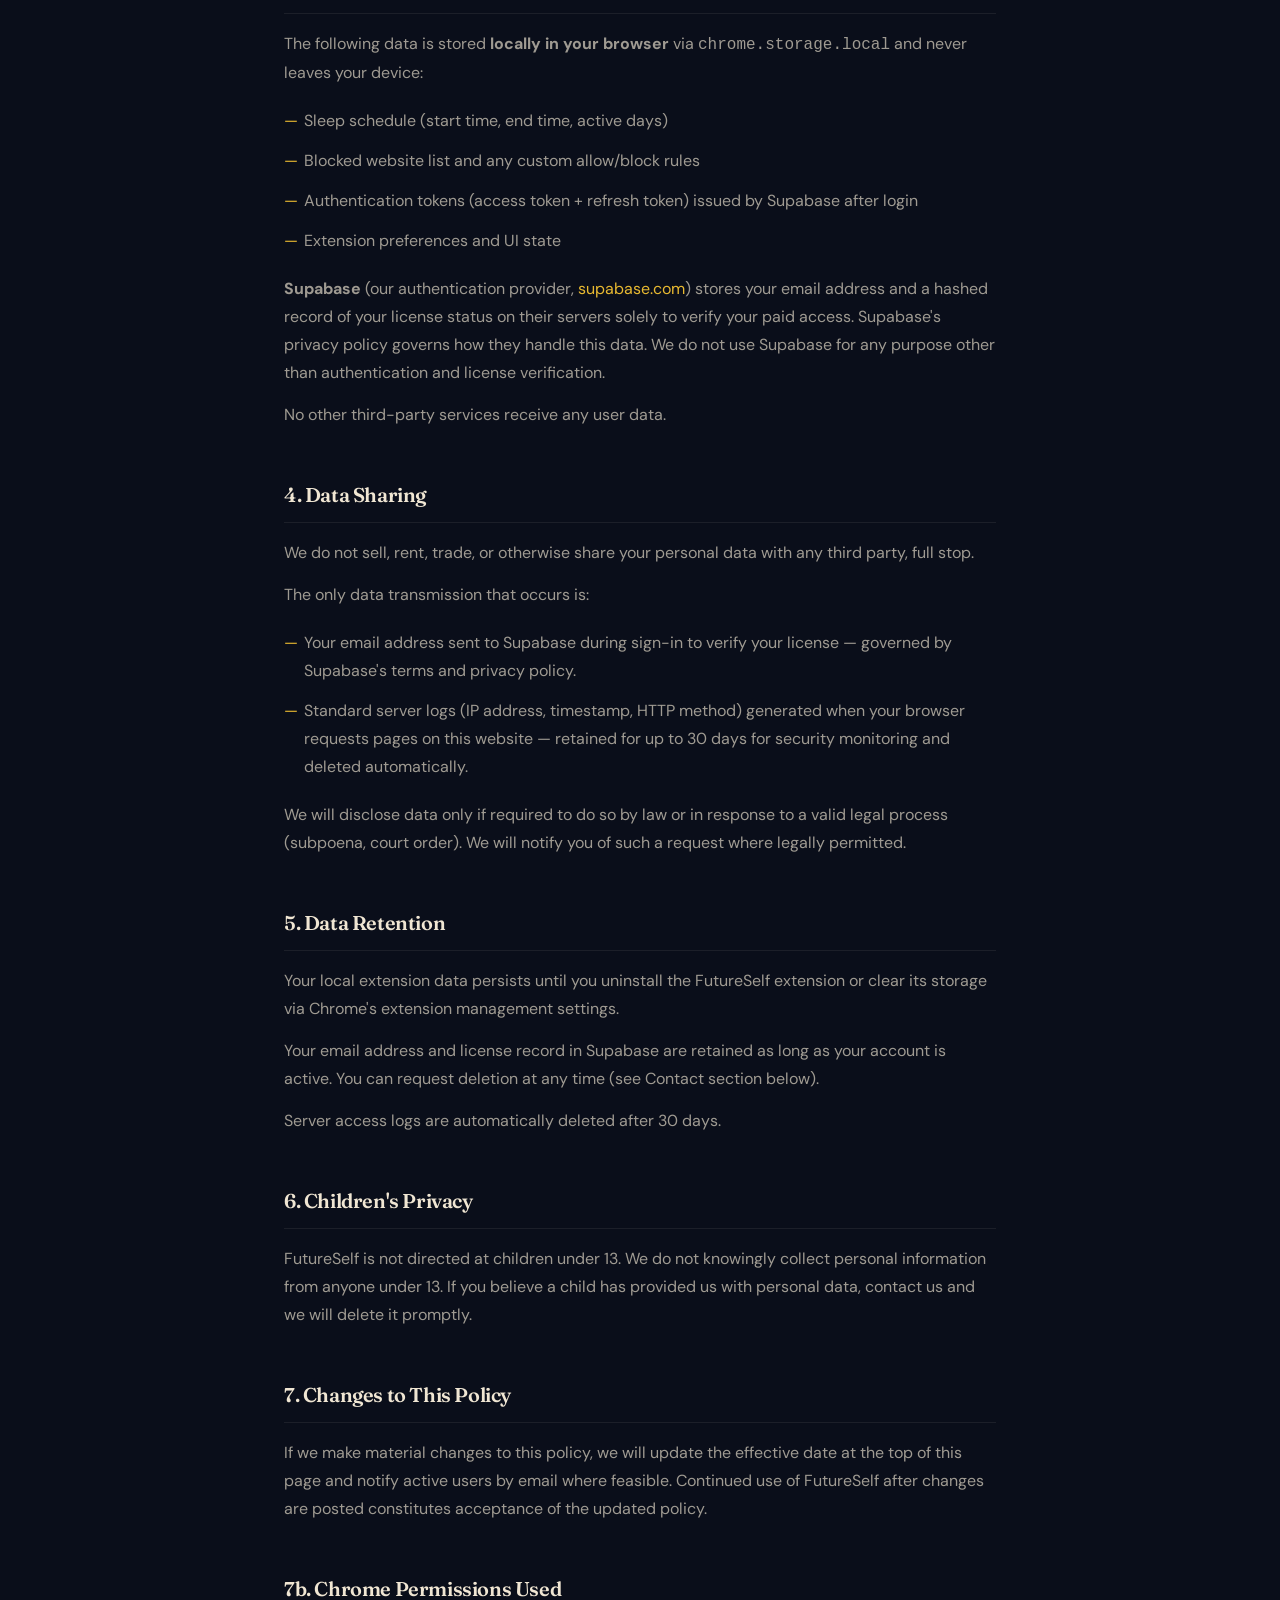
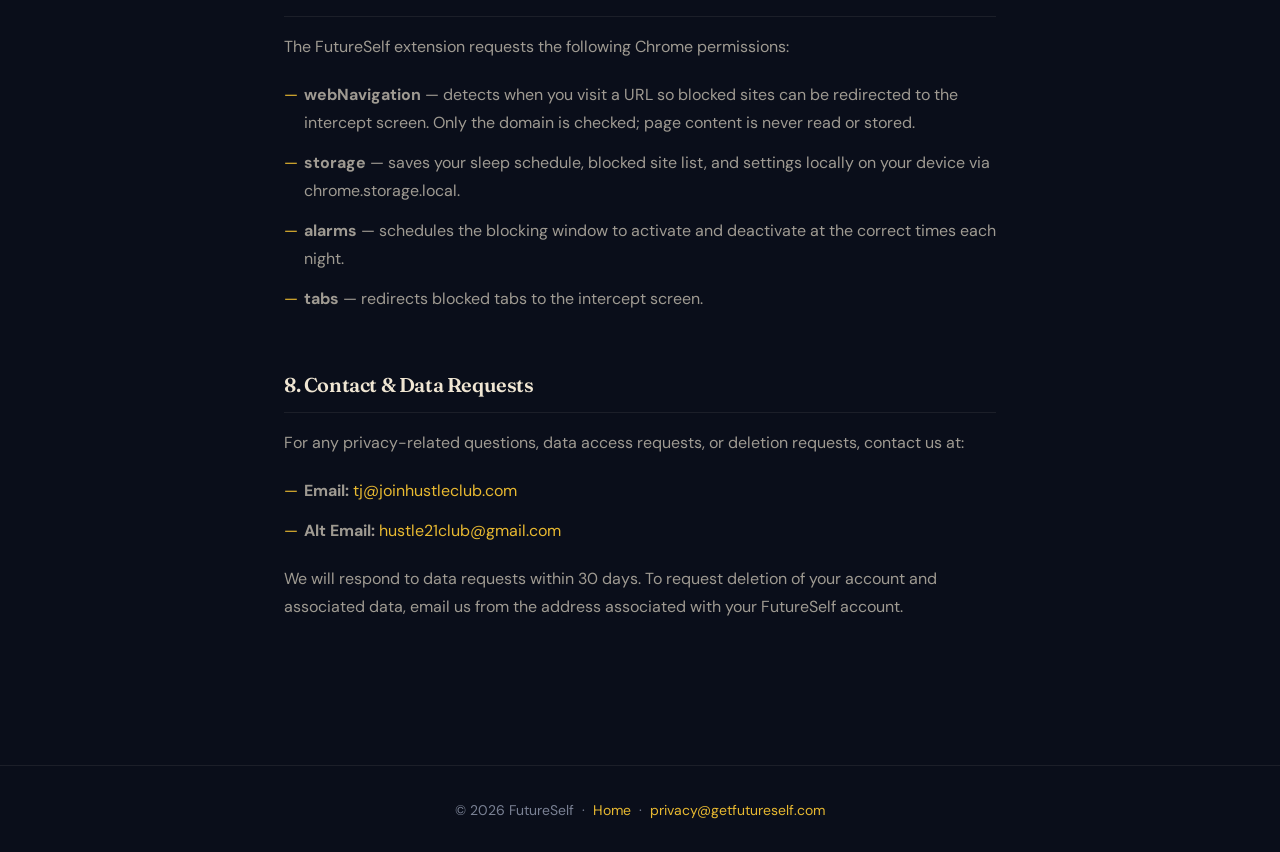
==== commit d5ada535: "Revert "Update footer email to tj@joinhustleclub.com" This reverts commit 8c4c1b63187ae5ca8ab39dbc00" ====
--- a/privacy-policy/index.html
+++ b/privacy-policy/index.html
@@ -302,7 +302,7 @@
   </main>
 
   <footer class="footer">
-    <p>&copy; 2026 FutureSelf &nbsp;·&nbsp; <a href="/">Home</a> &nbsp;·&nbsp; <a href="mailto:tj@joinhustleclub.com">tj@joinhustleclub.com</a></p>
+    <p>&copy; 2026 FutureSelf &nbsp;·&nbsp; <a href="/">Home</a> &nbsp;·&nbsp; <a href="mailto:privacy@getfutureself.com">privacy@getfutureself.com</a></p>
   </footer>
 
 </body>
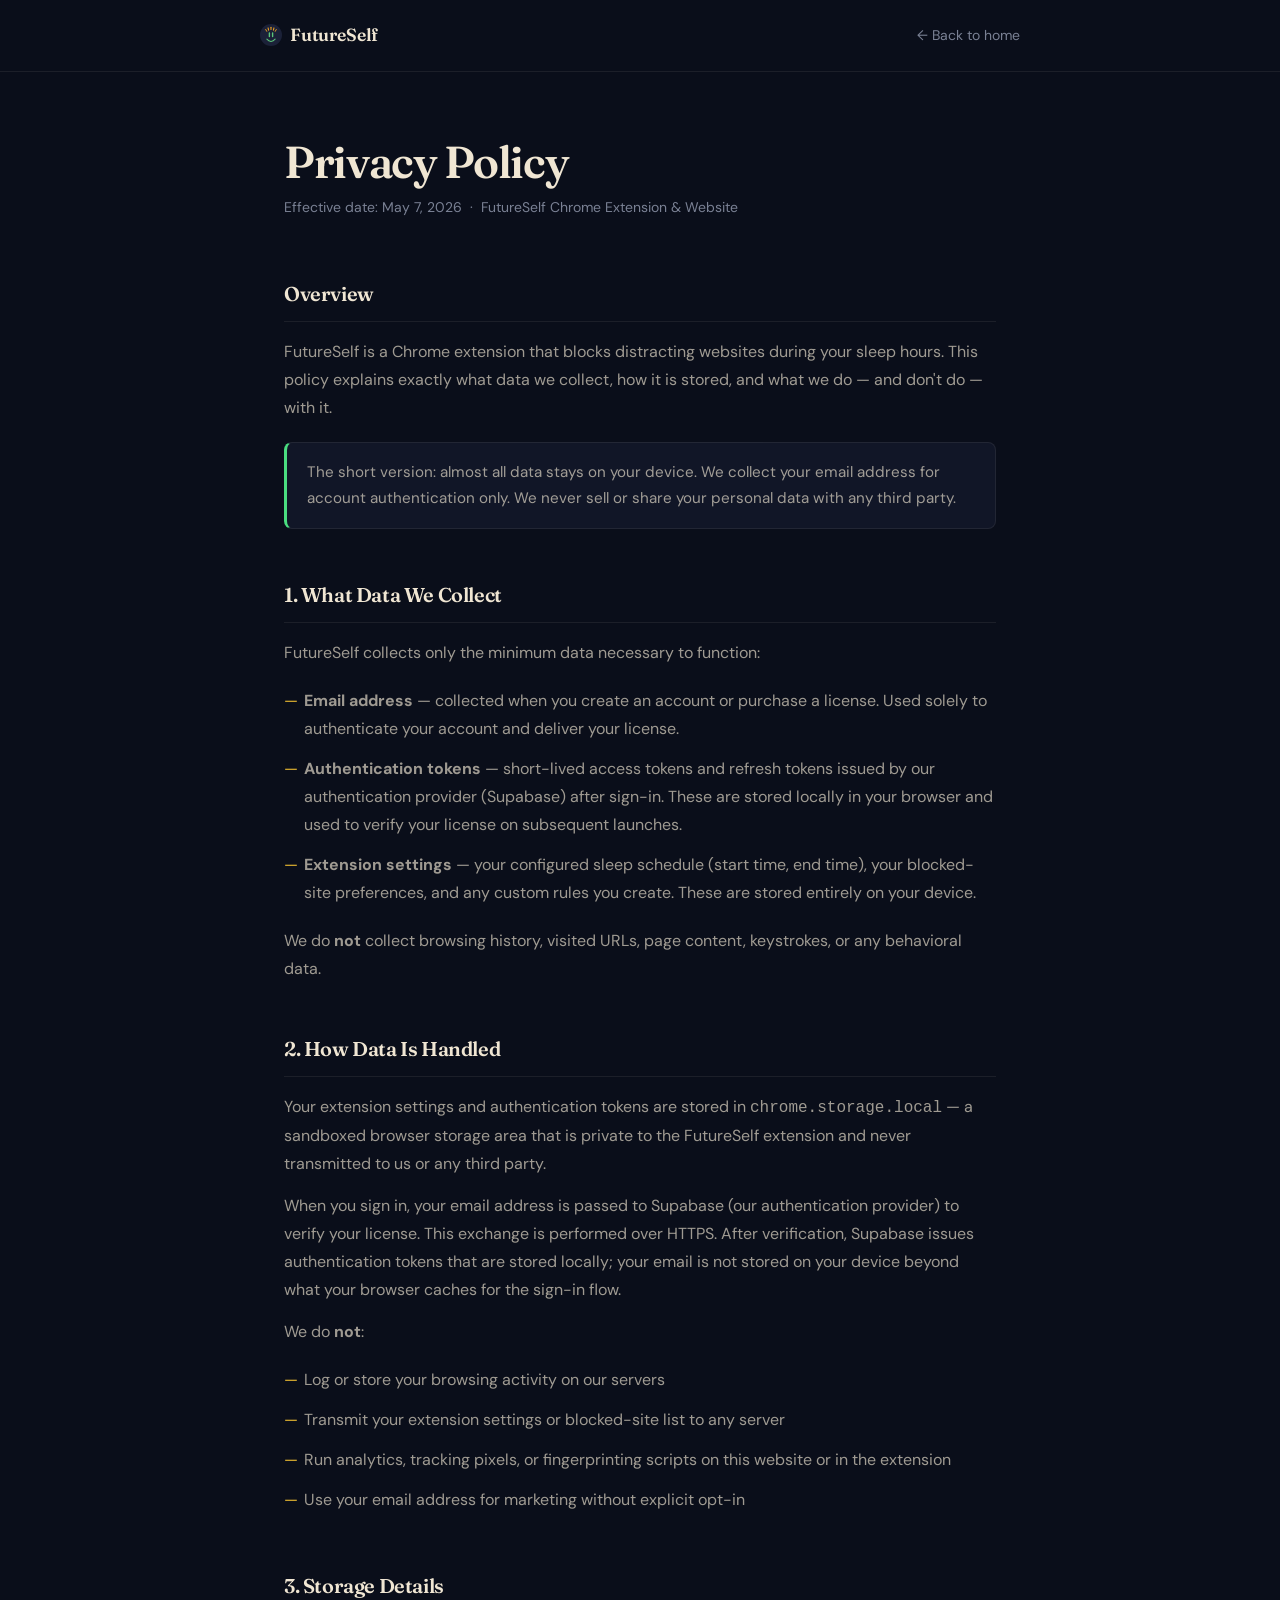
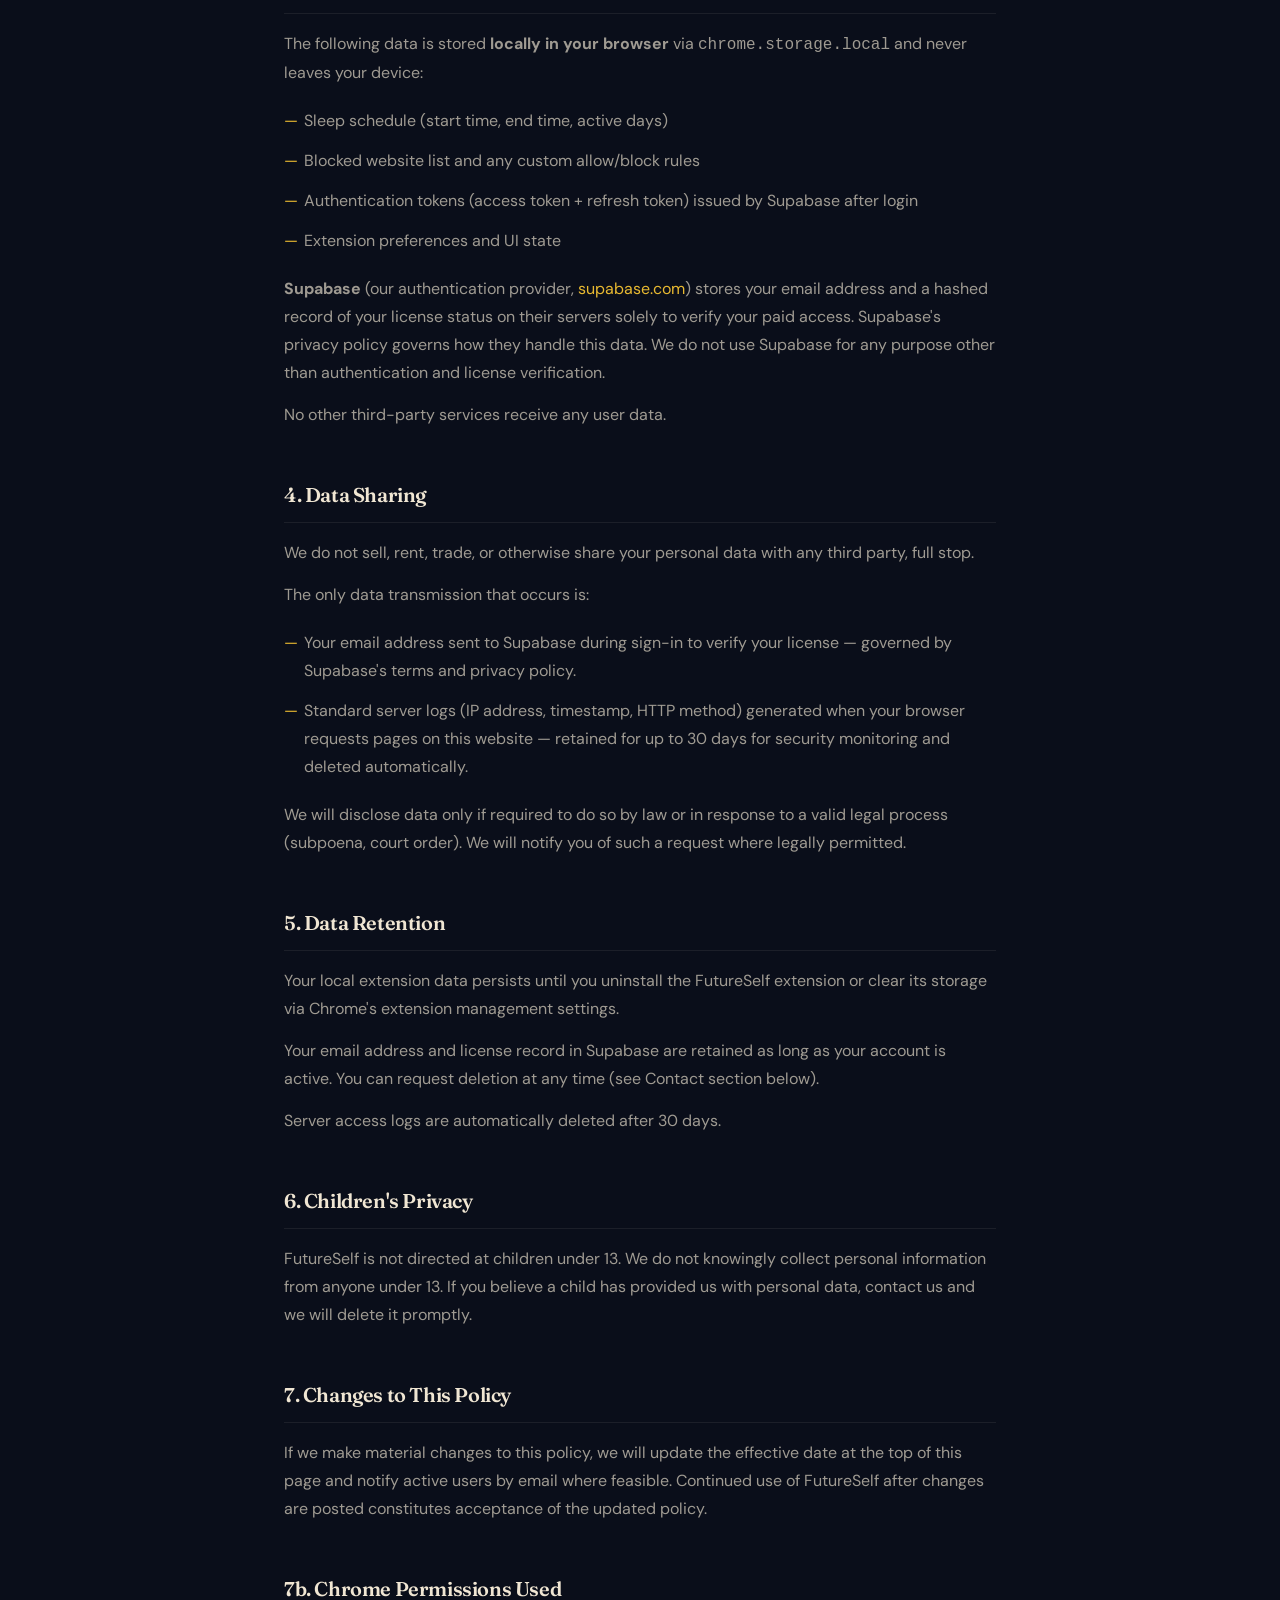
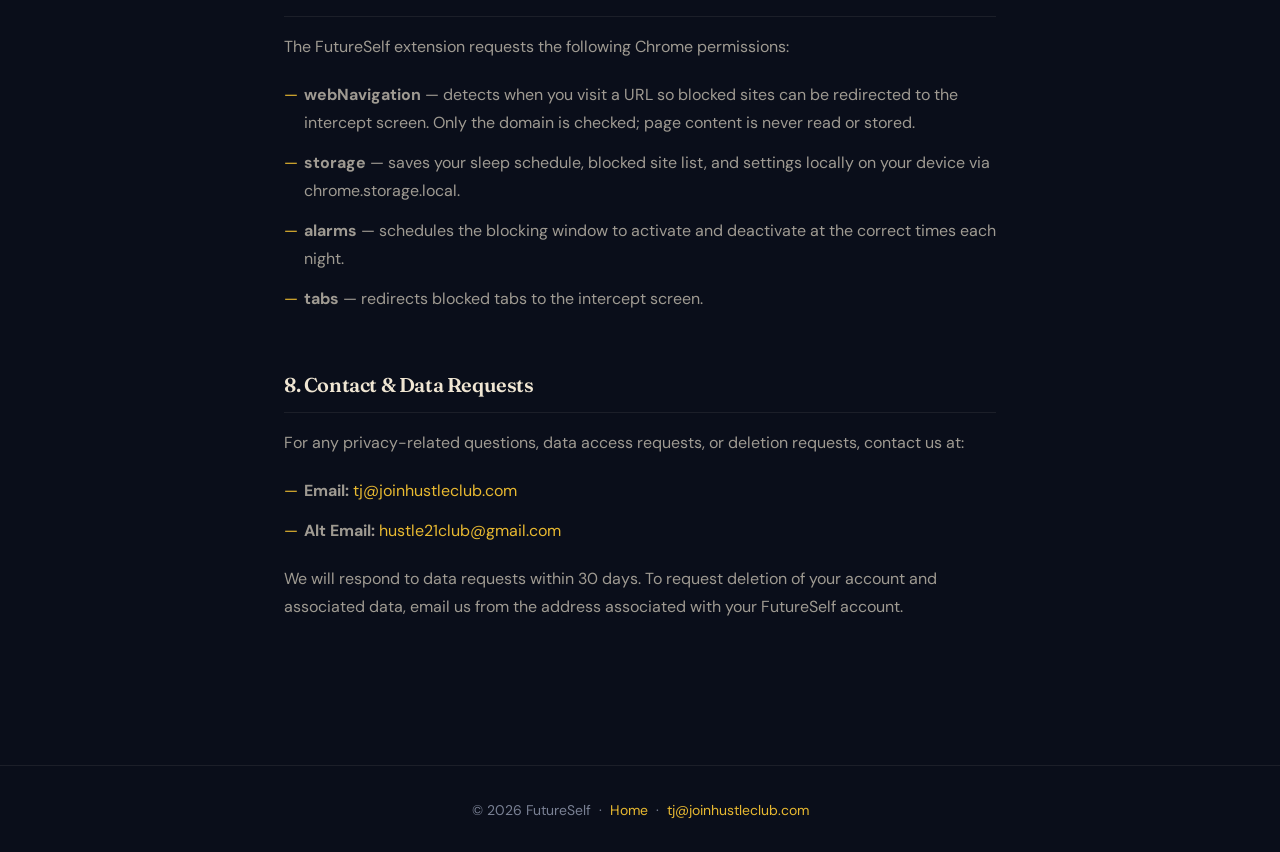
==== commit 596db8aa: "Merge pull request #34 from Saiteja-hustle/claude/footer-email-update Update privacy policy footer e" ====
--- a/privacy-policy/index.html
+++ b/privacy-policy/index.html
@@ -302,7 +302,7 @@
   </main>
 
   <footer class="footer">
-    <p>&copy; 2026 FutureSelf &nbsp;·&nbsp; <a href="/">Home</a> &nbsp;·&nbsp; <a href="mailto:privacy@getfutureself.com">privacy@getfutureself.com</a></p>
+    <p>&copy; 2026 FutureSelf &nbsp;·&nbsp; <a href="/">Home</a> &nbsp;·&nbsp; <a href="mailto:tj@joinhustleclub.com">tj@joinhustleclub.com</a></p>
   </footer>
 
 </body>
